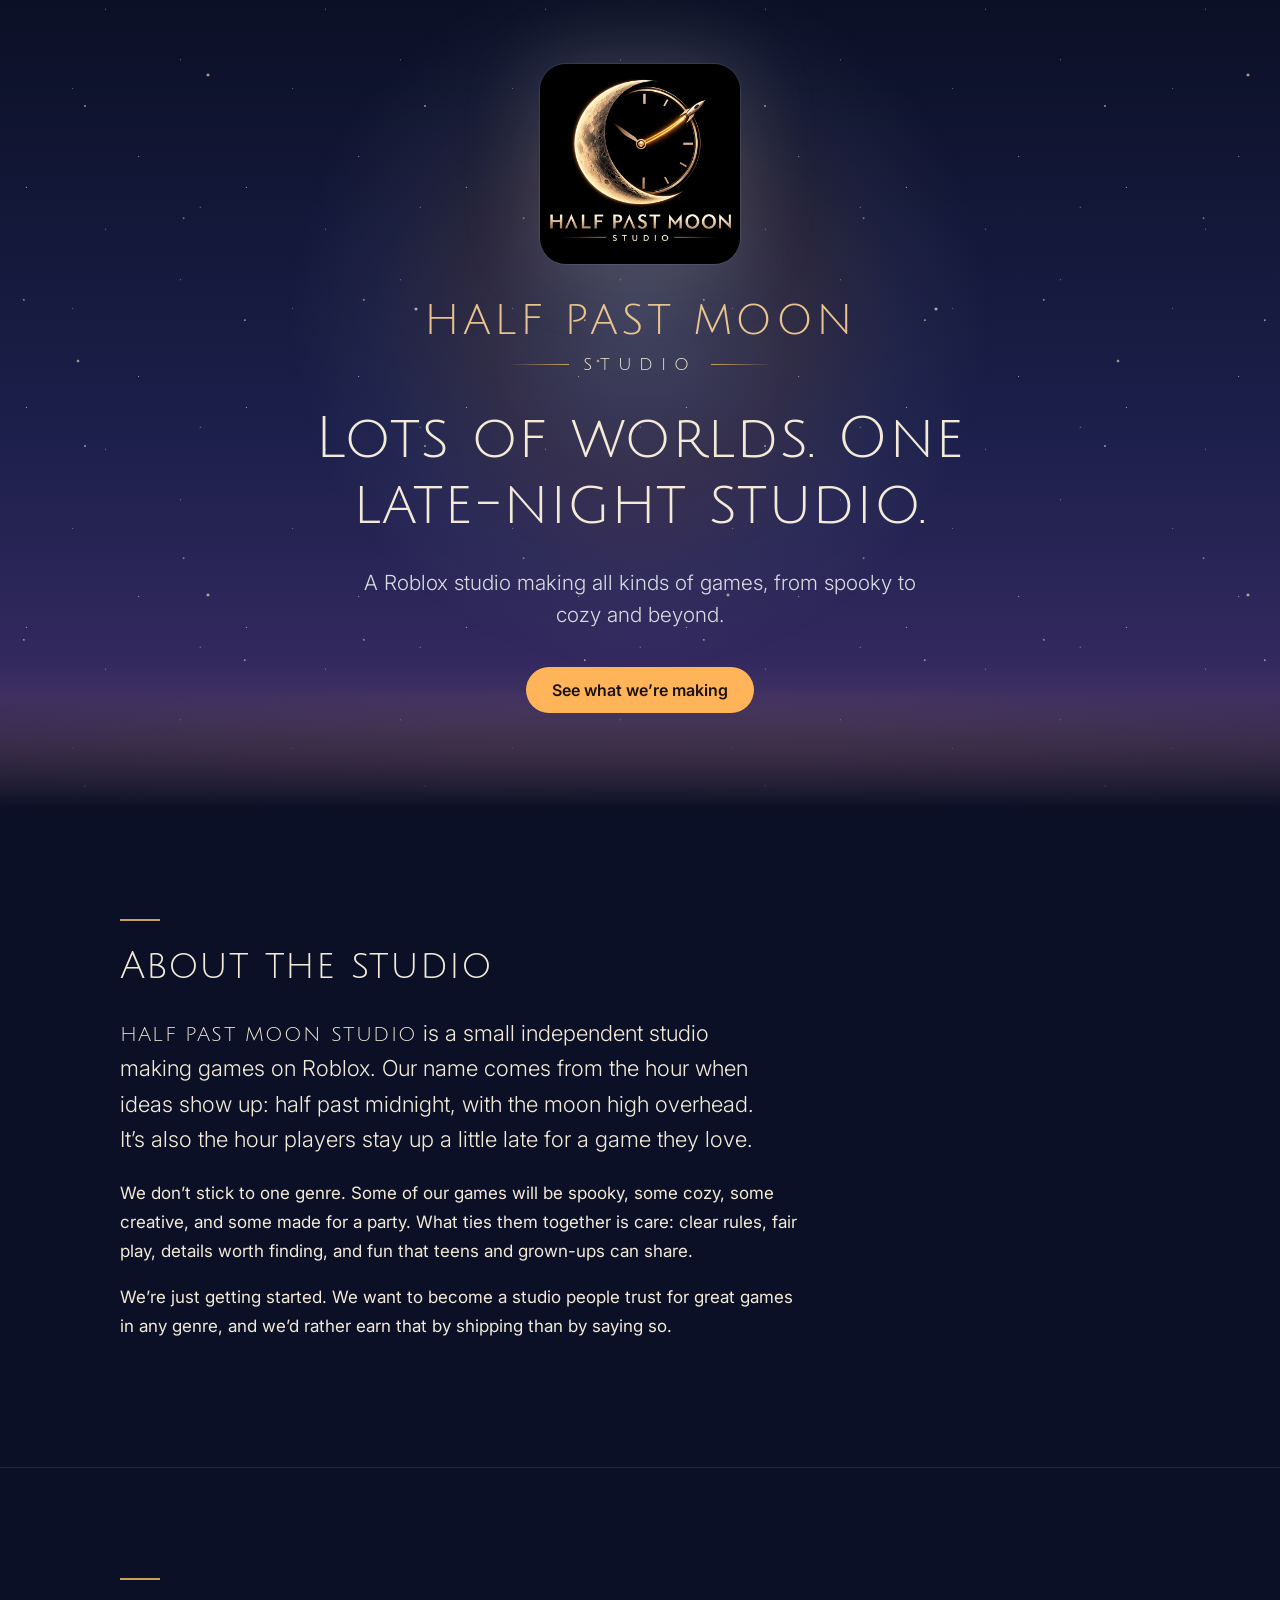
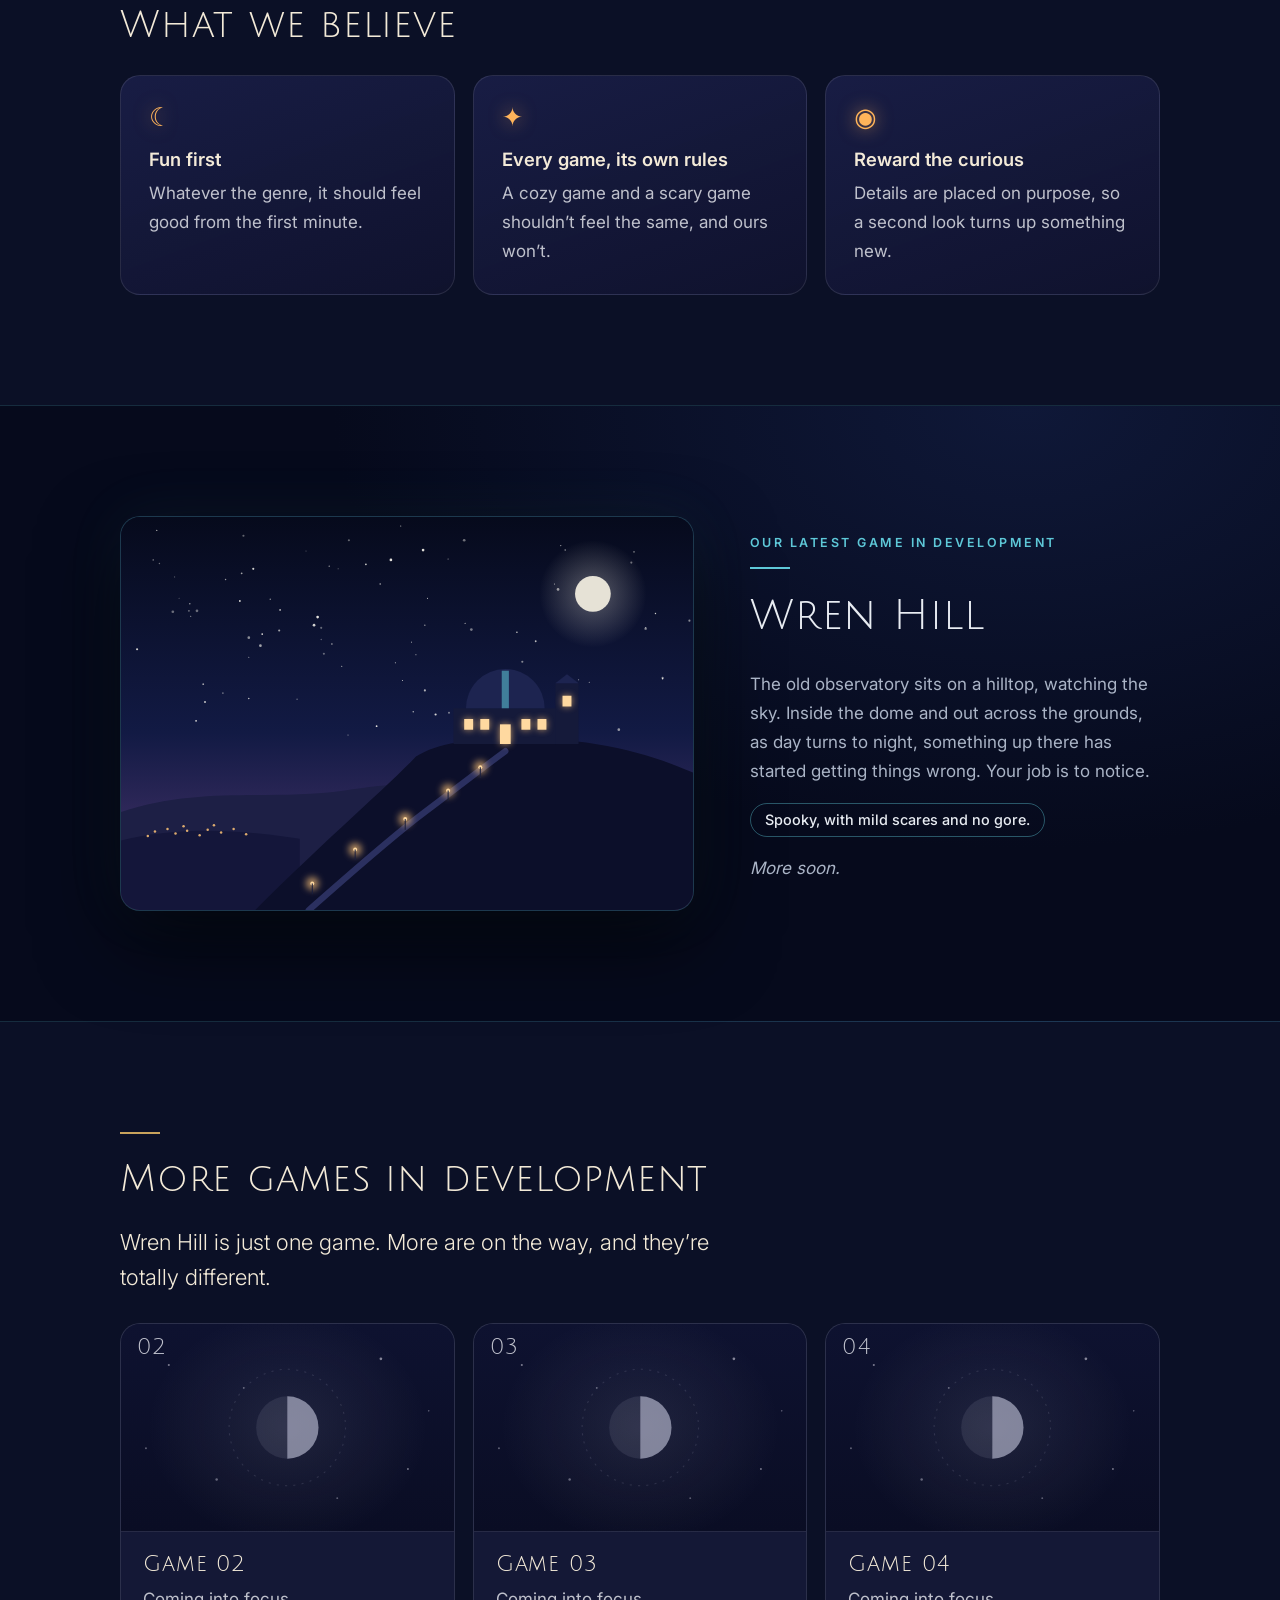
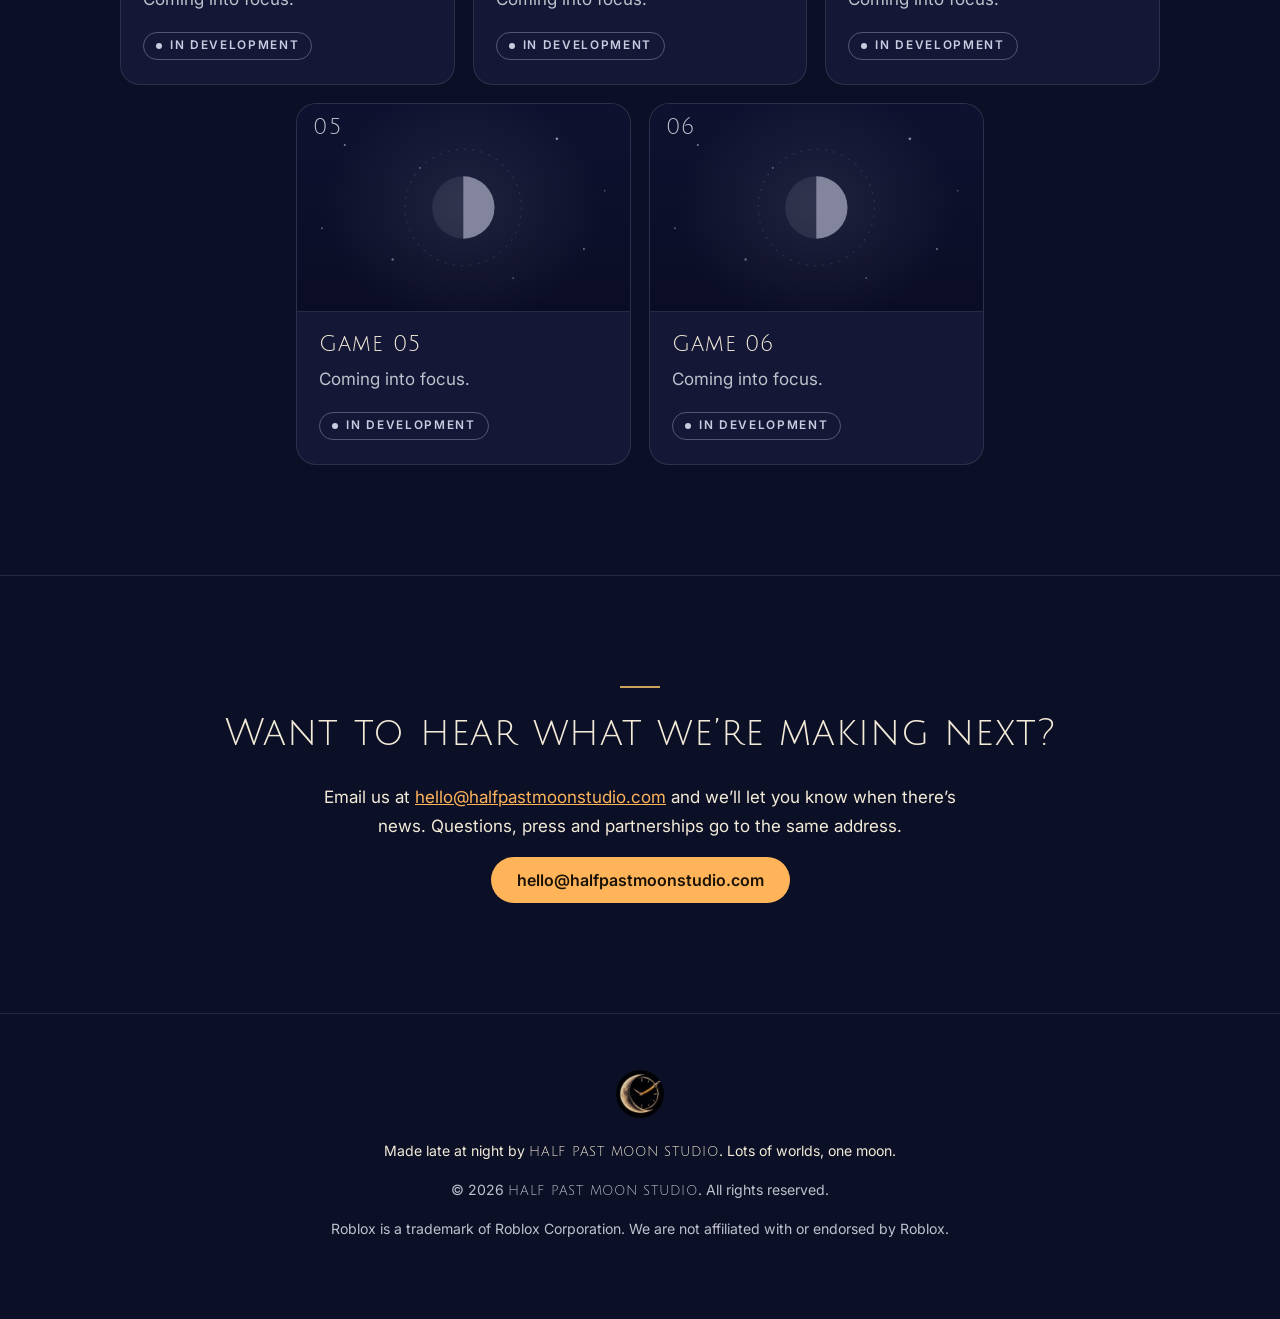
==== index.html @ 4414008e "Shorten Wren Hill sign-off to "More soon." (Chris, Oct 16 11:49 PM MT)" ====
<!doctype html>
<html lang="en">
<head>
<meta charset="utf-8">
<meta name="viewport" content="width=device-width,initial-scale=1">
<title>Half Past Moon Studio</title>
<meta name="description" content="Half Past Moon Studio is a small Roblox studio making games in many genres. Now building Wren Hill.">
<meta name="theme-color" content="#0b1026">
<meta property="og:title" content="Half Past Moon Studio">
<meta property="og:description" content="Half Past Moon Studio is a small Roblox studio making games in many genres. Now building Wren Hill.">
<meta property="og:image" content="https://halfpastmoonstudio.com/assets/og_v3.jpg">
<meta property="og:image:width" content="1200">
<meta property="og:image:height" content="630">
<meta property="og:image:alt" content="Half Past Moon Studio: Lots of worlds. One late-night studio.">
<meta name="twitter:card" content="summary_large_image">
<meta name="twitter:title" content="Half Past Moon Studio">
<meta name="twitter:description" content="Half Past Moon Studio is a small Roblox studio making games in many genres. Now building Wren Hill.">
<meta name="twitter:image" content="https://halfpastmoonstudio.com/assets/og_v3.jpg">
<link rel="icon" href="assets/favicon.png"><link rel="apple-touch-icon" href="assets/apple-touch-icon.png">
<link rel="preload" href="assets/fonts/julius-v3.woff2" as="font" type="font/woff2" crossorigin>
<link rel="preload" href="assets/fonts/inter.woff2" as="font" type="font/woff2" crossorigin>
<link rel="stylesheet" href="styles_v3.css">
</head>
<body>
<a class="skip" href="#main">Skip to content</a>
<svg width="0" height="0" style="position:absolute" aria-hidden="true" focusable="false"><symbol id="unrevealed" viewBox="0 0 320 200">
<g fill="#e9e6f2"><circle cx="46" cy="40" r="1" opacity=".5"/><circle cx="92" cy="150" r="1.2" opacity=".4"/><circle cx="250" cy="34" r="1.3" opacity=".55"/><circle cx="276" cy="140" r="1" opacity=".45"/><circle cx="208" cy="168" r=".9" opacity=".35"/><circle cx="118" cy="62" r=".8" opacity=".4"/><circle cx="296" cy="84" r=".8" opacity=".35"/><circle cx="24" cy="120" r="1" opacity=".35"/></g>
<circle cx="160" cy="100" r="56" fill="none" stroke="#c9cbe0" stroke-opacity=".14" stroke-dasharray="2 6"/>
<circle cx="160" cy="100" r="30" fill="#c9cbe0" fill-opacity=".10"/>
<path d="M160 70 A30 30 0 0 1 160 130Z" fill="#c9cbe0" fill-opacity=".55"/>
</symbol></svg>
<header class="hero">
  <div class="sky" aria-hidden="true">
    <div class="stars s1" data-depth="0.15"></div>
    <div class="stars s2" data-depth="0.3"></div>
    <div class="stars s3" data-depth="0.5"></div>
    <div class="moonglow" data-depth="0.08"></div>
  </div>
  <div class="horizon" aria-hidden="true"></div>
  <div class="hero-inner">
    <img class="logo" src="assets/logo.webp" width="360" height="360" alt="Half Past Moon Studio logo">
    <h1 class="wordmark">Half Past Moon <span>Studio</span></h1>
    <p class="headline">Lots of worlds. One late-night studio.</p>
    <p class="tagline">A Roblox studio making all kinds of games, from spooky to cozy and beyond.</p>
    <a class="btn" href="#latest">See what we&rsquo;re making</a>
  </div>
</header>
<main id="main">
  <section id="about" class="band first reveal"><div class="wrap">
    <h2>About the studio</h2>
    <p class="lede"><span class="name">Half Past Moon Studio</span> is a small independent studio making games on Roblox. Our name comes from the hour when ideas show up: half past midnight, with the moon high overhead. It’s also the hour players stay up a little late for a game they love.</p>
    <p>We don’t stick to one genre. Some of our games will be spooky, some cozy, some creative, and some made for a party. What ties them together is care: clear rules, fair play, details worth finding, and fun that teens and grown-ups can share.</p>
    <p>We’re just getting started. We want to become a studio people trust for great games in any genre, and we’d rather earn that by shipping than by saying so.</p>
  </div></section>
  <section class="band reveal" aria-labelledby="believe"><div class="wrap">
    <h2 id="believe">What we believe</h2>
    <ul class="cards">
      <li class="card"><span class="glyph" aria-hidden="true">☾</span><h3>Fun first</h3><p>Whatever the genre, it should feel good from the first minute.</p></li>
      <li class="card"><span class="glyph" aria-hidden="true">✦</span><h3>Every game, its own rules</h3><p>A cozy game and a scary game shouldn’t feel the same, and ours won’t.</p></li>
      <li class="card"><span class="glyph" aria-hidden="true">◉</span><h3>Reward the curious</h3><p>Details are placed on purpose, so a second look turns up something new.</p></li>
    </ul>
  </div></section>
  <section id="latest" class="feature" aria-labelledby="wh-title"><div class="wrap grid">
    <figure class="keyart reveal"><svg viewBox="0 0 640 440" role="img" aria-label="An old observatory on a hilltop at dusk. Its windows and open front door glow warm, lamps light the path up the hill, distant town lights twinkle below and a pale moon hangs in the sky." xmlns="http://www.w3.org/2000/svg">
<defs><linearGradient id="whs" x1="0" y1="0" x2="0" y2="1"><stop offset="0" stop-color="#060a1c"/><stop offset=".55" stop-color="#121a44"/><stop offset=".8" stop-color="#352b5e"/><stop offset="1" stop-color="#6b4a6e"/></linearGradient>
<radialGradient id="whm"><stop offset="0" stop-color="#e9e4d8" stop-opacity=".35"/><stop offset="1" stop-color="#e9e4d8" stop-opacity="0"/></radialGradient>
<filter id="whb" x="-50%" y="-50%" width="200%" height="200%"><feGaussianBlur stdDeviation="4"/></filter></defs>
<rect width="640" height="440" fill="url(#whs)"/>
<g fill="#f3f1ea"><circle cx="207" cy="38" r="0.6" opacity="0.39"/><circle cx="343" cy="91" r="0.6" opacity="0.90"/><circle cx="137" cy="21" r="1.2" opacity="0.39"/><circle cx="58" cy="106" r="1.5" opacity="0.42"/><circle cx="143" cy="157" r="0.6" opacity="0.70"/><circle cx="254" cy="244" r="0.6" opacity="0.68"/><circle cx="85" cy="105" r="1.5" opacity="0.42"/><circle cx="197" cy="204" r="0.8" opacity="0.41"/><circle cx="366" cy="47" r="0.6" opacity="0.68"/><circle cx="40" cy="15" r="0.8" opacity="0.65"/><circle cx="340" cy="194" r="1.2" opacity="0.70"/><circle cx="290" cy="75" r="0.8" opacity="0.77"/><circle cx="156" cy="144" r="1.5" opacity="0.65"/><circle cx="220" cy="112" r="1.5" opacity="0.94"/><circle cx="76" cy="105" r="1" opacity="0.44"/><circle cx="313" cy="10" r="0.6" opacity="0.81"/><circle cx="367" cy="219" r="1" opacity="0.55"/><circle cx="224" cy="124" r="1.2" opacity="0.39"/><circle cx="60" cy="67" r="0.6" opacity="0.39"/><circle cx="449" cy="162" r="1.2" opacity="0.52"/><circle cx="247" cy="167" r="0.6" opacity="0.91"/><circle cx="227" cy="153" r="1.2" opacity="0.39"/><circle cx="492" cy="32" r="0.8" opacity="0.59"/><circle cx="587" cy="124" r="0.8" opacity="0.62"/><circle cx="352" cy="221" r="1.2" opacity="0.87"/><circle cx="178" cy="104" r="1" opacity="0.76"/><circle cx="243" cy="58" r="0.6" opacity="0.46"/><circle cx="148" cy="58" r="1.2" opacity="0.85"/><circle cx="117" cy="70" r="0.8" opacity="0.60"/><circle cx="236" cy="142" r="0.8" opacity="0.76"/><circle cx="330" cy="154" r="0.6" opacity="0.62"/><circle cx="557" cy="238" r="1.5" opacity="0.59"/><circle cx="255" cy="26" r="1.2" opacity="0.39"/><circle cx="43" cy="52" r="0.8" opacity="0.42"/><circle cx="384" cy="26" r="1.5" opacity="0.44"/><circle cx="65" cy="91" r="0.6" opacity="0.39"/><circle cx="133" cy="94" r="1" opacity="0.92"/><circle cx="385" cy="119" r="0.6" opacity="0.86"/><circle cx="636" cy="116" r="1.2" opacity="0.54"/><circle cx="92" cy="187" r="1" opacity="0.64"/><circle cx="443" cy="129" r="0.8" opacity="0.92"/><circle cx="338" cy="37" r="1.5" opacity="0.90"/><circle cx="485" cy="75" r="0.6" opacity="0.77"/><circle cx="167" cy="92" r="0.8" opacity="0.56"/><circle cx="143" cy="135" r="1.5" opacity="0.55"/><circle cx="143" cy="203" r="0.8" opacity="0.83"/><circle cx="524" cy="185" r="0.8" opacity="0.47"/><circle cx="315" cy="183" r="0.6" opacity="0.82"/><circle cx="302" cy="48" r="1.5" opacity="0.92"/><circle cx="286" cy="234" r="1" opacity="0.92"/><circle cx="233" cy="55" r="0.8" opacity="0.63"/><circle cx="216" cy="121" r="1.5" opacity="0.85"/><circle cx="307" cy="163" r="0.6" opacity="0.85"/><circle cx="77" cy="97" r="0.8" opacity="0.64"/><circle cx="114" cy="197" r="1" opacity="0.40"/><circle cx="606" cy="180" r="1.2" opacity="0.59"/><circle cx="606" cy="181" r="0.8" opacity="0.95"/><circle cx="18" cy="148" r="1.2" opacity="0.83"/><circle cx="94" cy="207" r="1.2" opacity="0.74"/><circle cx="224" cy="137" r="0.8" opacity="0.36"/><circle cx="512" cy="182" r="0.6" opacity="0.67"/><circle cx="598" cy="108" r="0.8" opacity="0.85"/><circle cx="135" cy="63" r="1" opacity="0.65"/><circle cx="489" cy="81" r="1.5" opacity="0.60"/><circle cx="84" cy="228" r="1" opacity="0.89"/><circle cx="424" cy="204" r="1.5" opacity="0.60"/><circle cx="587" cy="125" r="1.5" opacity="0.44"/><circle cx="327" cy="218" r="0.8" opacity="0.72"/><circle cx="497" cy="37" r="0.8" opacity="0.63"/><circle cx="464" cy="139" r="1" opacity="0.76"/><circle cx="340" cy="121" r="0.6" opacity="0.88"/><circle cx="36" cy="48" r="0.6" opacity="0.81"/><circle cx="325" cy="140" r="0.6" opacity="0.62"/><circle cx="392" cy="126" r="1.5" opacity="0.47"/><circle cx="177" cy="127" r="1.2" opacity="0.65"/><circle cx="158" cy="131" r="1" opacity="0.90"/><circle cx="571" cy="51" r="1.2" opacity="0.43"/><circle cx="78" cy="111" r="0.6" opacity="0.75"/><circle cx="274" cy="53" r="1" opacity="0.82"/><circle cx="574" cy="39" r="1" opacity="0.44"/></g>
<circle cx="528" cy="86" r="60" fill="url(#whm)"/><circle cx="528" cy="86" r="20" fill="#e6e2d6"/>
<path d="M0 330 C90 300 170 318 250 306 S430 290 640 300 V440 H0Z" fill="#1d1f45"/>
<path d="M0 362 C70 344 150 352 200 360 V440 H0Z" fill="#14163a"/>
<g fill="#ffc477" opacity=".85"><circle cx="38" cy="352" r="1.4"/><circle cx="52" cy="349" r="1.4"/><circle cx="61" cy="354" r="1.4"/><circle cx="74" cy="351" r="1.4"/><circle cx="88" cy="356" r="1.4"/><circle cx="97" cy="350" r="1.4"/><circle cx="112" cy="353" r="1.4"/><circle cx="126" cy="349" r="1.4"/><circle cx="70" cy="346" r="1.4"/><circle cx="140" cy="355" r="1.4"/><circle cx="104" cy="345" r="1.4"/><circle cx="30" cy="357" r="1.4"/></g>
<path d="M150 440 C230 360 300 300 330 268 C360 248 420 246 470 248 C540 250 600 268 640 286 V440Z" fill="#0c0f2a"/>
<path d="M210 440 C260 396 300 360 340 330 C372 306 400 284 430 262" fill="none" stroke="#2b3060" stroke-width="7" stroke-linecap="round"/>
<g fill="#151a3a"><rect x="372" y="214" width="116" height="40"/><rect x="486" y="186" width="26" height="68"/><path d="M386 214 A44 44 0 0 1 474 214Z" fill="#1d2450"/></g>
<rect x="426" y="172" width="8" height="42" fill="#5ec8d8" opacity=".55"/>
<path d="M486 186 l13 -10 l13 10Z" fill="#1d2450"/>
<g fill="#ffc477" filter="url(#whb)" opacity=".75"><rect x="384" y="226" width="10" height="12"/><rect x="402" y="226" width="10" height="12"/><rect x="448" y="226" width="10" height="12"/><rect x="466" y="226" width="10" height="12"/><rect x="424" y="232" width="12" height="22"/><rect x="494" y="200" width="10" height="12"/><circle cx="214" cy="410" r="7"/><circle cx="262" cy="372" r="7"/><circle cx="318" cy="338" r="7"/><circle cx="366" cy="306" r="7"/><circle cx="402" cy="280" r="7"/></g>
<g fill="#ffd9a0"><rect x="384" y="226" width="10" height="12"/><rect x="402" y="226" width="10" height="12"/><rect x="448" y="226" width="10" height="12"/><rect x="466" y="226" width="10" height="12"/><rect x="424" y="232" width="12" height="22"/><rect x="494" y="200" width="10" height="12"/><circle cx="214" cy="410" r="2.2"/><rect x="213.4" y="410" width="1.2" height="12" fill="#1a1f3d"/><circle cx="262" cy="372" r="2.2"/><rect x="261.4" y="372" width="1.2" height="12" fill="#1a1f3d"/><circle cx="318" cy="338" r="2.2"/><rect x="317.4" y="338" width="1.2" height="12" fill="#1a1f3d"/><circle cx="366" cy="306" r="2.2"/><rect x="365.4" y="306" width="1.2" height="12" fill="#1a1f3d"/><circle cx="402" cy="280" r="2.2"/><rect x="401.4" y="280" width="1.2" height="12" fill="#1a1f3d"/></g>
</svg></figure>
    <div class="reveal">
      <p class="eyebrow">Our latest game in development</p>
      <h2 id="wh-title">Wren Hill</h2>
      <p class="feature-pending">The old observatory sits on a hilltop, watching the sky. Inside the dome and out across the grounds, as day turns to night, something up there has started getting things wrong. Your job is to notice.</p>
      <p><span class="rating">Spooky, with mild scares and no gore.</span></p>
      <p><em>More soon.</em></p>
    </div>
  </div></section>
  <section id="worlds" class="band first reveal" aria-labelledby="worlds-title"><div class="wrap">
    <h2 id="worlds-title">More games in development</h2>
    <p class="lede intro">Wren Hill is just one game. More are on the way, and they’re totally different.</p>
    <ul class="worlds">
      <li class="world"><div class="world-art"><svg viewBox="0 0 320 200" preserveAspectRatio="xMidYMid slice" aria-hidden="true" focusable="false"><use href="#unrevealed"/></svg><span class="world-num" aria-hidden="true">02</span></div>
        <div class="world-body"><h3>Game 02</h3><p>Coming into focus.</p><span class="badge">In development</span></div></li>
      <li class="world"><div class="world-art"><svg viewBox="0 0 320 200" preserveAspectRatio="xMidYMid slice" aria-hidden="true" focusable="false"><use href="#unrevealed"/></svg><span class="world-num" aria-hidden="true">03</span></div>
        <div class="world-body"><h3>Game 03</h3><p>Coming into focus.</p><span class="badge">In development</span></div></li>
      <li class="world"><div class="world-art"><svg viewBox="0 0 320 200" preserveAspectRatio="xMidYMid slice" aria-hidden="true" focusable="false"><use href="#unrevealed"/></svg><span class="world-num" aria-hidden="true">04</span></div>
        <div class="world-body"><h3>Game 04</h3><p>Coming into focus.</p><span class="badge">In development</span></div></li>
      <li class="world"><div class="world-art"><svg viewBox="0 0 320 200" preserveAspectRatio="xMidYMid slice" aria-hidden="true" focusable="false"><use href="#unrevealed"/></svg><span class="world-num" aria-hidden="true">05</span></div>
        <div class="world-body"><h3>Game 05</h3><p>Coming into focus.</p><span class="badge">In development</span></div></li>
      <li class="world"><div class="world-art"><svg viewBox="0 0 320 200" preserveAspectRatio="xMidYMid slice" aria-hidden="true" focusable="false"><use href="#unrevealed"/></svg><span class="world-num" aria-hidden="true">06</span></div>
        <div class="world-body"><h3>Game 06</h3><p>Coming into focus.</p><span class="badge">In development</span></div></li>
    </ul>
  </div></section>
  <section id="contact" class="band contact reveal"><div class="wrap">
    <h2>Want to hear what we’re making next?</h2>
    <p>Email us at <a href="mailto:hello@halfpastmoonstudio.com?subject=Keep%20me%20posted">hello@halfpastmoonstudio.com</a> and we’ll let you know when there’s news. Questions, press and partnerships go to the same address.</p>
    <a class="btn" href="mailto:hello@halfpastmoonstudio.com?subject=Keep%20me%20posted">hello@halfpastmoonstudio.com</a>
    
  </div></section>
</main>
<footer>
  <img src="assets/emblem.webp" width="48" height="48" alt="" loading="lazy">
  <p class="sign">Made late at night by <span class="name">Half Past Moon Studio</span>. Lots of worlds, one moon.</p>
  <p>&copy; 2026 <span class="name">Half Past Moon Studio</span>. All rights reserved.</p>
  <p class="muted">Roblox is a trademark of Roblox Corporation. We are not affiliated with or endorsed by Roblox.</p>
</footer>
<script src="site.js" defer></script>
</body>
</html>
---- styles_v3.css ----
/* Half Past Moon Studio — site v3 (studio-first, multi-genre). Vela, Oct 16 2026. DRAFT, not deployed. */
@font-face{font-family:"Julius Sans One";src:url(assets/fonts/julius-v3.woff2) format("woff2");font-display:swap}
@font-face{font-family:"Inter";src:url(assets/fonts/inter.woff2) format("woff2");font-weight:100 900;font-display:swap}
:root{
  /* Brand: night-to-twilight */
  --night-900:#0b1026;   /* midnightNavy, page base */
  --night-800:#10132e;
  --indigo-700:#1b1f4a;  /* deepIndigo */
  --twilight-600:#33295e;/* horizon violet, gradients only */
  --dusk-500:#6b4a6e;    /* last light at the horizon, gradients only */
  --cream:#f3ead8;       /* headings + body */
  --muted:#bfc1cc;       /* secondary text */
  --moon:#d9dbe2;        /* moon-glow tint, tagline */
  --amber:#ffb45a;       /* brand warm accent: buttons, focus, glyphs */
  --amber-hi:#ffc983;
  --brass:#c9a35c;       /* hairlines, rules, eyebrows */
  --line:rgba(255,255,255,.10);
  --card:#141836;
  /* Unrevealed worlds: ONE shared treatment, no per-card hue */
  --unrevealed:#c9cbe0;  /* dim moonlight, same on all 5 cards */
  /* Wren Hill band (inside the band only) */
  --wh-bg:#060a1c;--wh-sky:#0b1026;--wh-accent:#5ec8d8;--wh-warm:#ffc477;--wh-text:#e8ecf2;--wh-muted:#aab4c6;
  /* Type */
  --display:"Julius Sans One","Josefin Sans","Century Gothic",sans-serif;
  --sans:"Inter",system-ui,-apple-system,"Segoe UI",Roboto,sans-serif;
  --radius:20px;
}
*{box-sizing:border-box}
html{background:var(--night-900);scroll-behavior:smooth}
body{margin:0;font:400 1.0625rem/1.7 var(--sans);color:var(--cream);background:var(--night-900);-webkit-font-smoothing:antialiased}
img,svg{max-width:100%;height:auto}
a{color:var(--amber)}
.skip{position:absolute;left:-999px;top:8px;background:var(--amber);color:#1b1206;padding:8px 14px;border-radius:8px;z-index:10}
.skip:focus{left:8px}
:focus-visible{outline:2px solid var(--amber);outline-offset:4px;border-radius:6px}
.wrap{max-width:1080px;margin:0 auto;padding:0 20px}

/* ---------- Hero: studio, not game ---------- */
.hero{position:relative;overflow:hidden;min-height:88vh;display:grid;place-items:center;text-align:center;padding:64px 20px 96px;isolation:isolate;
  background:linear-gradient(180deg,var(--night-900) 0%,var(--indigo-700) 52%,var(--twilight-600) 82%,var(--dusk-500) 100%)}
.sky{position:absolute;inset:-10% 0 0;z-index:-1}
.stars{position:absolute;inset:0;background-repeat:repeat;will-change:transform}
.s1{background-image:radial-gradient(1px 1px at 12% 22%,#fff9,transparent),radial-gradient(1px 1px at 63% 8%,#fff8,transparent),radial-gradient(1px 1px at 82% 64%,#fff6,transparent),radial-gradient(1px 1px at 33% 77%,#fff5,transparent),radial-gradient(1px 1px at 48% 41%,#fff6,transparent),radial-gradient(1px 1px at 91% 31%,#fff7,transparent);background-size:220px 220px;animation:tw 7s ease-in-out infinite alternate}
.s2{background-image:radial-gradient(1.4px 1.4px at 25% 55%,#fffc,transparent),radial-gradient(1.4px 1.4px at 72% 18%,#f3ead8cc,transparent),radial-gradient(1.4px 1.4px at 54% 88%,#fff8,transparent),radial-gradient(1.4px 1.4px at 7% 12%,#fffa,transparent);background-size:340px 340px;animation:tw 5s ease-in-out infinite alternate-reverse}
.s3{background-image:radial-gradient(2px 2px at 40% 30%,#ffe7c4,transparent),radial-gradient(2px 2px at 80% 75%,#fff,transparent),radial-gradient(1.8px 1.8px at 15% 85%,#ffd9a8,transparent);background-size:520px 520px;animation:tw 9s ease-in-out infinite alternate}
@keyframes tw{from{opacity:.45}to{opacity:1}}
.moonglow{position:absolute;width:min(90vw,720px);aspect-ratio:1;left:50%;top:4%;translate:-50% 0;border-radius:50%;background:radial-gradient(circle,rgba(233,228,216,.20) 0,rgba(255,180,90,.10) 32%,rgba(180,182,188,.05) 52%,transparent 70%);animation:breathe 8s ease-in-out infinite alternate}
@keyframes breathe{from{opacity:.75;scale:.96}to{opacity:1;scale:1.03}}
.horizon{position:absolute;inset:auto 0 0;height:22%;z-index:-1;background:radial-gradient(120% 100% at 50% 100%,rgba(255,180,90,.22),transparent 70%)}
.hero::after{content:"";position:absolute;inset:auto 0 0;height:14%;background:linear-gradient(transparent,var(--night-900));z-index:-1}
.hero-inner{max-width:760px}
.logo{width:min(48vw,200px);border-radius:26px;box-shadow:0 0 0 1px #ffffff14,0 0 80px rgba(233,228,216,.18)}
.wordmark{font:400 clamp(1.5rem,6.5vw,2.6rem)/1.1 var(--display);text-transform:uppercase;letter-spacing:.08em;color:#e9c48e;margin:1.6rem 0 0}
.wordmark span{display:flex;align-items:center;justify-content:center;gap:.8em;font-size:.42em;letter-spacing:.45em;margin-top:.6em;color:var(--cream)}
.wordmark span::before,.wordmark span::after{content:"";height:1px;width:3.5em;background:linear-gradient(90deg,transparent,var(--brass))}
.wordmark span::after{transform:scaleX(-1)}
.headline{font:400 clamp(2rem,6.4vw,3.6rem)/1.15 var(--display);letter-spacing:.01em;margin:2rem auto .5em;max-width:18ch;color:var(--cream)}
.tagline{font:300 clamp(1.08rem,2.6vw,1.3rem)/1.55 var(--sans);color:var(--moon);margin:0 auto 2.2rem;max-width:44ch}
.btn{display:inline-block;background:var(--amber);color:#1b1206;font:600 1rem/1 var(--sans);padding:15px 26px;border-radius:999px;text-decoration:none;overflow-wrap:anywhere;transition:box-shadow .3s,transform .3s,background .3s}
.btn:hover,.btn:focus-visible{background:var(--amber-hi);box-shadow:0 0 32px rgba(255,180,90,.45);transform:translateY(-2px)}
.name{font-family:var(--display);letter-spacing:.06em;text-transform:uppercase;font-size:.9em}

/* ---------- Sections ---------- */
.band{padding:72px 0;border-top:1px solid var(--line)}
.band.first{border-top:0}
h2,h3{margin:0}
h2{font:400 clamp(1.6rem,4.2vw,2.4rem)/1.2 var(--display);letter-spacing:.02em;color:var(--cream);margin-bottom:.7em}
h2::before{content:"";display:block;width:40px;height:2px;background:var(--brass);margin-bottom:22px}
h3{font:600 1.15rem/1.3 var(--sans);color:var(--cream)}
.lede{font:300 clamp(1.15rem,2.6vw,1.375rem)/1.6 var(--sans);color:var(--cream)}
.band p{max-width:62ch}
.band .lede{max-width:50ch}
.muted{color:var(--muted)}
.eyebrow{display:inline-block;font:600 .78rem/1.2 var(--sans);letter-spacing:.2em;text-transform:uppercase;color:var(--brass);margin:0 0 1rem}

/* Beliefs */
.cards{list-style:none;margin:0;padding:0;display:grid;gap:18px}
.card{background:linear-gradient(160deg,rgba(27,31,74,.85),rgba(16,19,46,.9));border:1px solid var(--line);border-radius:var(--radius);padding:28px;transition:border-color .3s,box-shadow .3s,transform .3s}
.card:hover{border-color:rgba(255,180,90,.45);box-shadow:0 0 40px rgba(255,180,90,.12);transform:translateY(-3px)}
.card h3{margin:.7em 0 .4em}
.card p{margin:0;color:var(--muted)}
.glyph{font-size:1.6rem;line-height:1;color:var(--amber);text-shadow:0 0 18px rgba(255,180,90,.6)}

/* ---------- Featured: Wren Hill (own palette, inside band only) ---------- */
.feature{background:radial-gradient(90% 120% at 80% 0%,#0f1838 0%,var(--wh-bg) 60%);border-top:1px solid rgba(94,200,216,.18);border-bottom:1px solid rgba(94,200,216,.18);padding:72px 0;color:var(--wh-text)}
.feature .grid{display:grid;gap:32px;align-items:center}
.feature .eyebrow{color:var(--wh-accent)}
.feature h2{font-size:clamp(1.7rem,4.6vw,2.6rem);color:var(--wh-text)}
.feature h2::before{background:var(--wh-accent)}
.feature .lede{color:var(--wh-text)}
.feature p{color:var(--wh-muted)}
.feature .lede,.feature .rating{color:var(--wh-text)}
.rating{display:inline-block;font:500 .9rem/1.4 var(--sans);border:1px solid rgba(94,200,216,.4);border-radius:999px;padding:6px 14px}
.keyart{margin:0;border-radius:var(--radius);overflow:hidden;border:1px solid rgba(94,200,216,.22);box-shadow:0 30px 80px #000a,0 0 60px rgba(94,200,216,.08);background:var(--wh-sky)}
.keyart svg{display:block;width:100%;height:auto}
.keyart figcaption{font-size:.78rem;color:var(--wh-muted);padding:8px 14px;border-top:1px solid rgba(255,255,255,.06)}

/* ---------- More worlds ---------- */
.intro{margin-top:-.2em}
.worlds{list-style:none;margin:28px 0 0;padding:0;display:flex;flex-wrap:wrap;justify-content:center;gap:18px}
.world{--accent:var(--unrevealed);flex:0 1 100%;max-width:420px;background:var(--card);border:1px solid var(--line);border-radius:var(--radius);overflow:hidden;transition:border-color .3s,transform .3s,box-shadow .3s}
.world:hover{border-color:rgba(255,180,90,.40);transform:translateY(-3px);box-shadow:0 0 40px rgba(255,180,90,.10)}
.world-art{position:relative;aspect-ratio:16/10;background:radial-gradient(60% 80% at 50% 50%,rgba(201,203,224,.10),transparent 70%),linear-gradient(180deg,#0e1230,#0a0d24);border-bottom:1px solid var(--line)}
.world-art svg{position:absolute;inset:0;width:100%;height:100%}
.world-num{position:absolute;left:16px;top:12px;font:400 1.4rem/1 var(--display);color:var(--muted);letter-spacing:.06em}
.world-body{padding:20px 22px 24px}
.world h3{font:400 1.35rem/1.2 var(--display);letter-spacing:.04em}
.world p{margin:.4em 0 .9em;color:var(--muted)}
.badge{display:inline-flex;align-items:center;gap:8px;font:600 .74rem/1 var(--sans);letter-spacing:.14em;text-transform:uppercase;color:var(--accent);border:1px solid rgba(201,203,224,.35);border-radius:999px;padding:7px 12px}
.badge::before{content:"";width:6px;height:6px;border-radius:50%;background:var(--accent)}

/* ---------- CTA + footer ---------- */
.contact{text-align:center}
.contact h2::before{margin-inline:auto}
.contact p{margin-inline:auto}
footer{text-align:center;padding:56px 20px 64px;font-size:.88rem;color:var(--muted);border-top:1px solid var(--line)}
footer .sign{color:var(--cream)}
footer img{border-radius:50%;opacity:.85}

/* Reveal: hidden only when JS runs (site.js reused from v2) */
.js .reveal{opacity:0;transform:translateY(24px);transition:opacity .8s ease,transform .8s ease}
.js .reveal.in{opacity:1;transform:none}

@media(min-width:640px){
  .world{flex-basis:calc(50% - 9px)}
}
@media(min-width:760px){
  .cards{grid-template-columns:repeat(3,1fr)}
  .feature .grid{grid-template-columns:7fr 5fr;gap:56px}
  .band,.feature{padding:110px 0}
}
@media(min-width:960px){
  .world{flex-basis:calc(33.333% - 12px)}
}
@media(prefers-reduced-motion:reduce){
  html{scroll-behavior:auto}
  *,*::before,*::after{animation:none!important;transition:none!important}
  .js .reveal{opacity:1;transform:none}
  .stars,.moonglow{transform:none!important}
}
/* Mobile: compact row cards so 5 placeholders don't become a long scroll */
@media(max-width:639px){
  .world{display:grid;grid-template-columns:116px 1fr;max-width:none}
  .world-art{aspect-ratio:auto;min-height:116px;border-bottom:0;border-right:1px solid var(--line)}
  .world-num{display:none}
  .world-body{padding:16px 18px}
  .world p{margin:.25em 0 .7em}
}
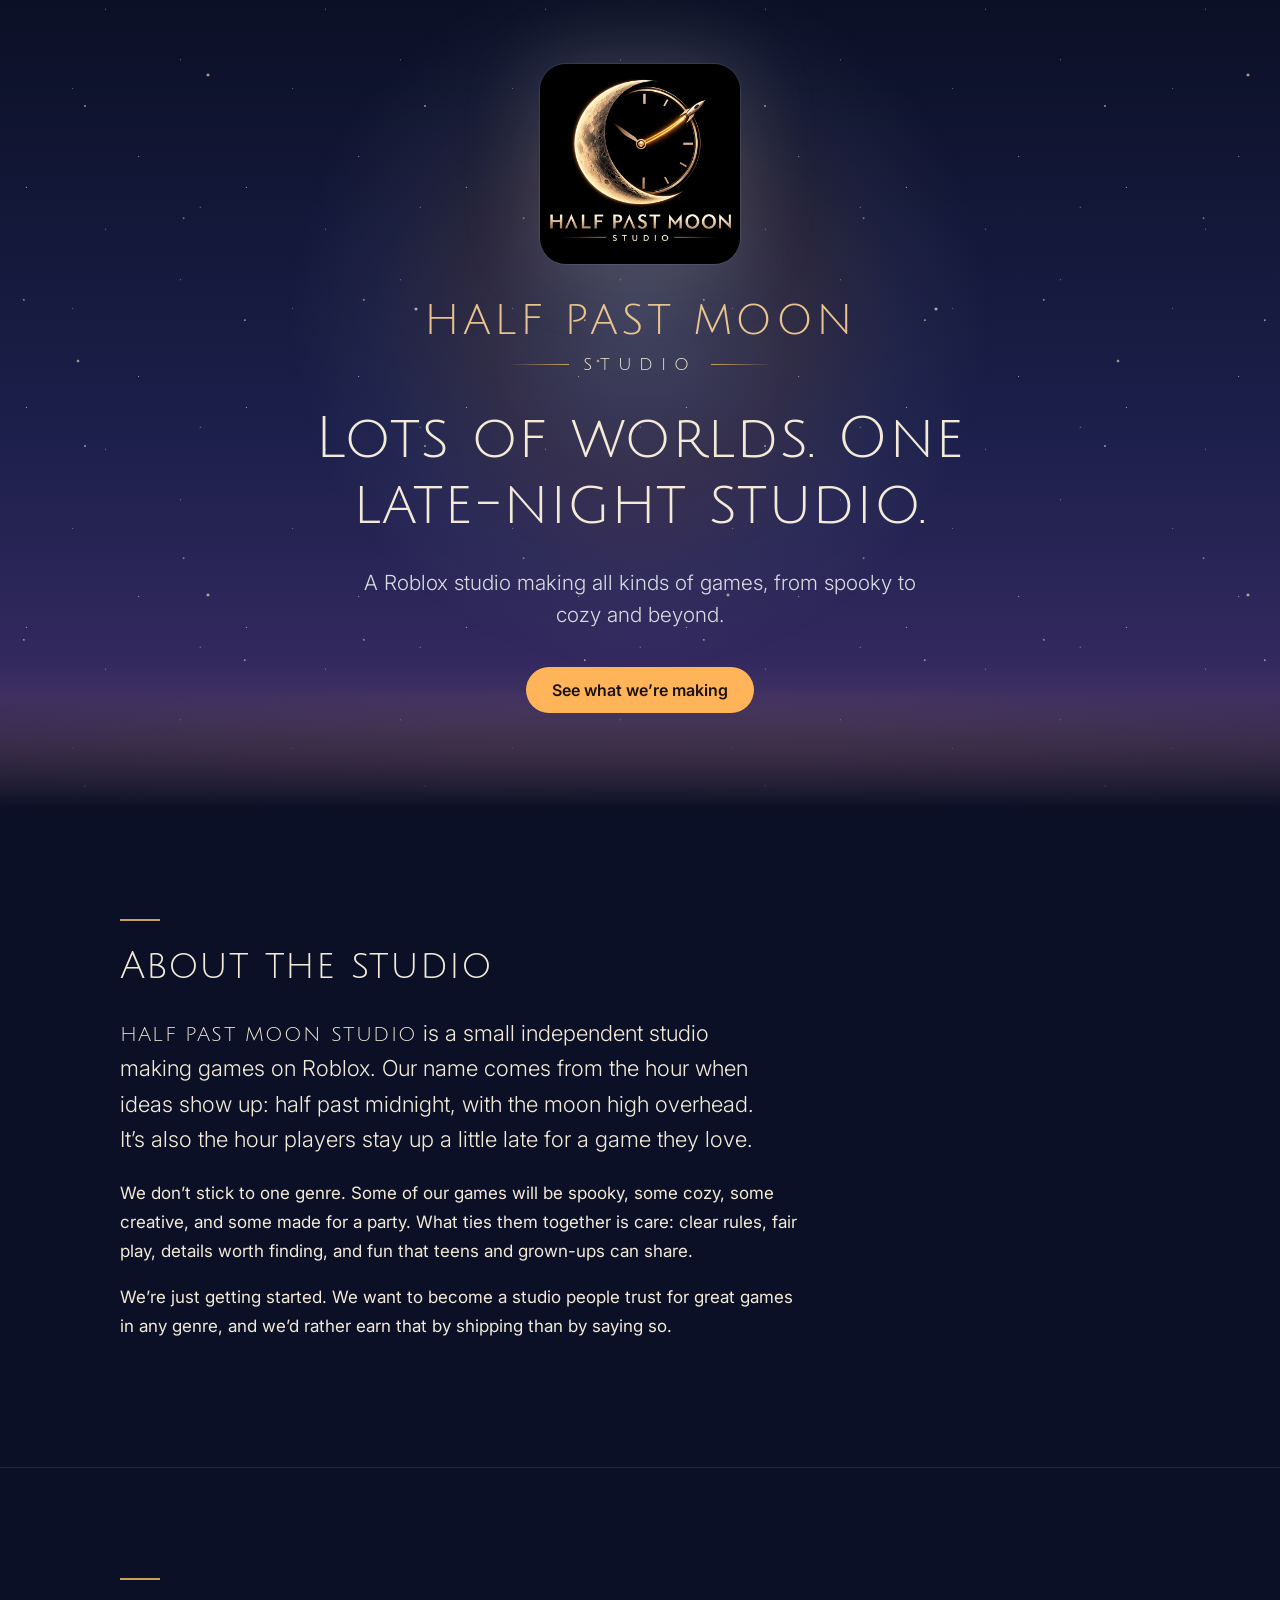
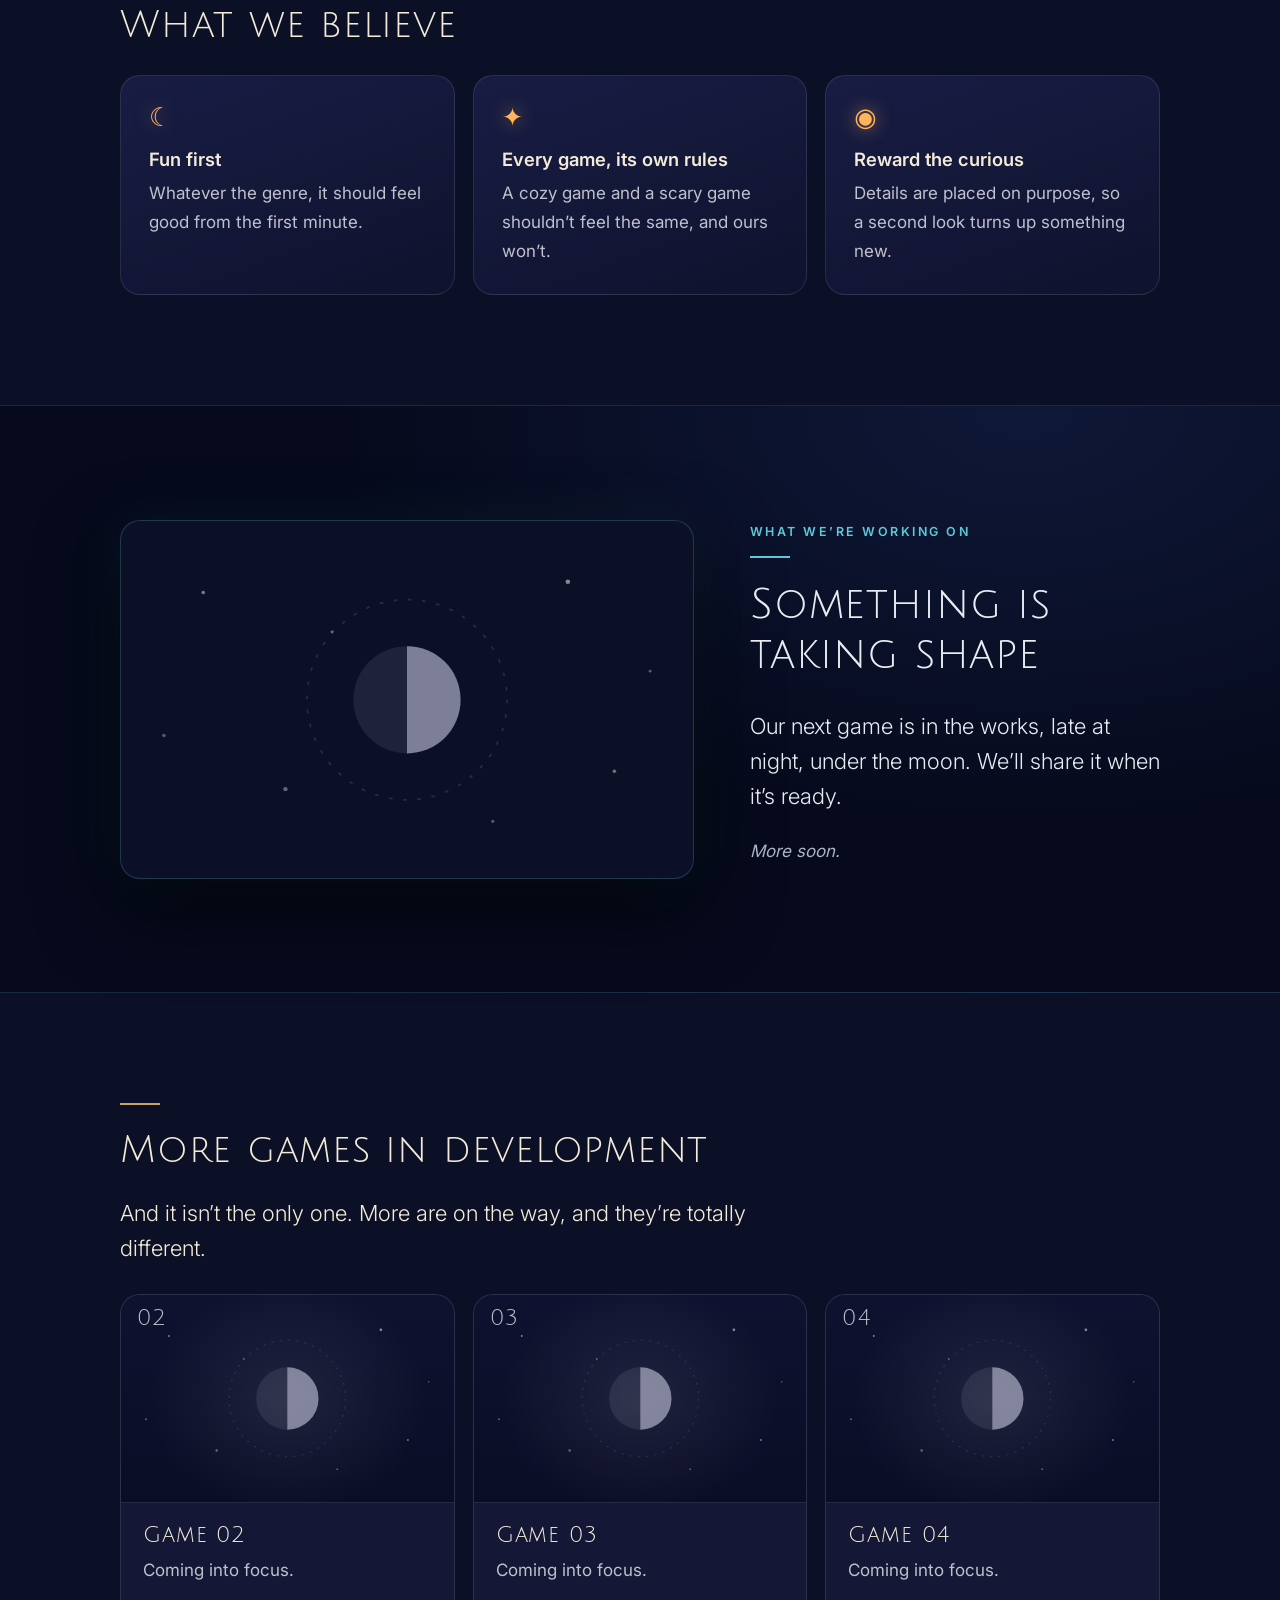
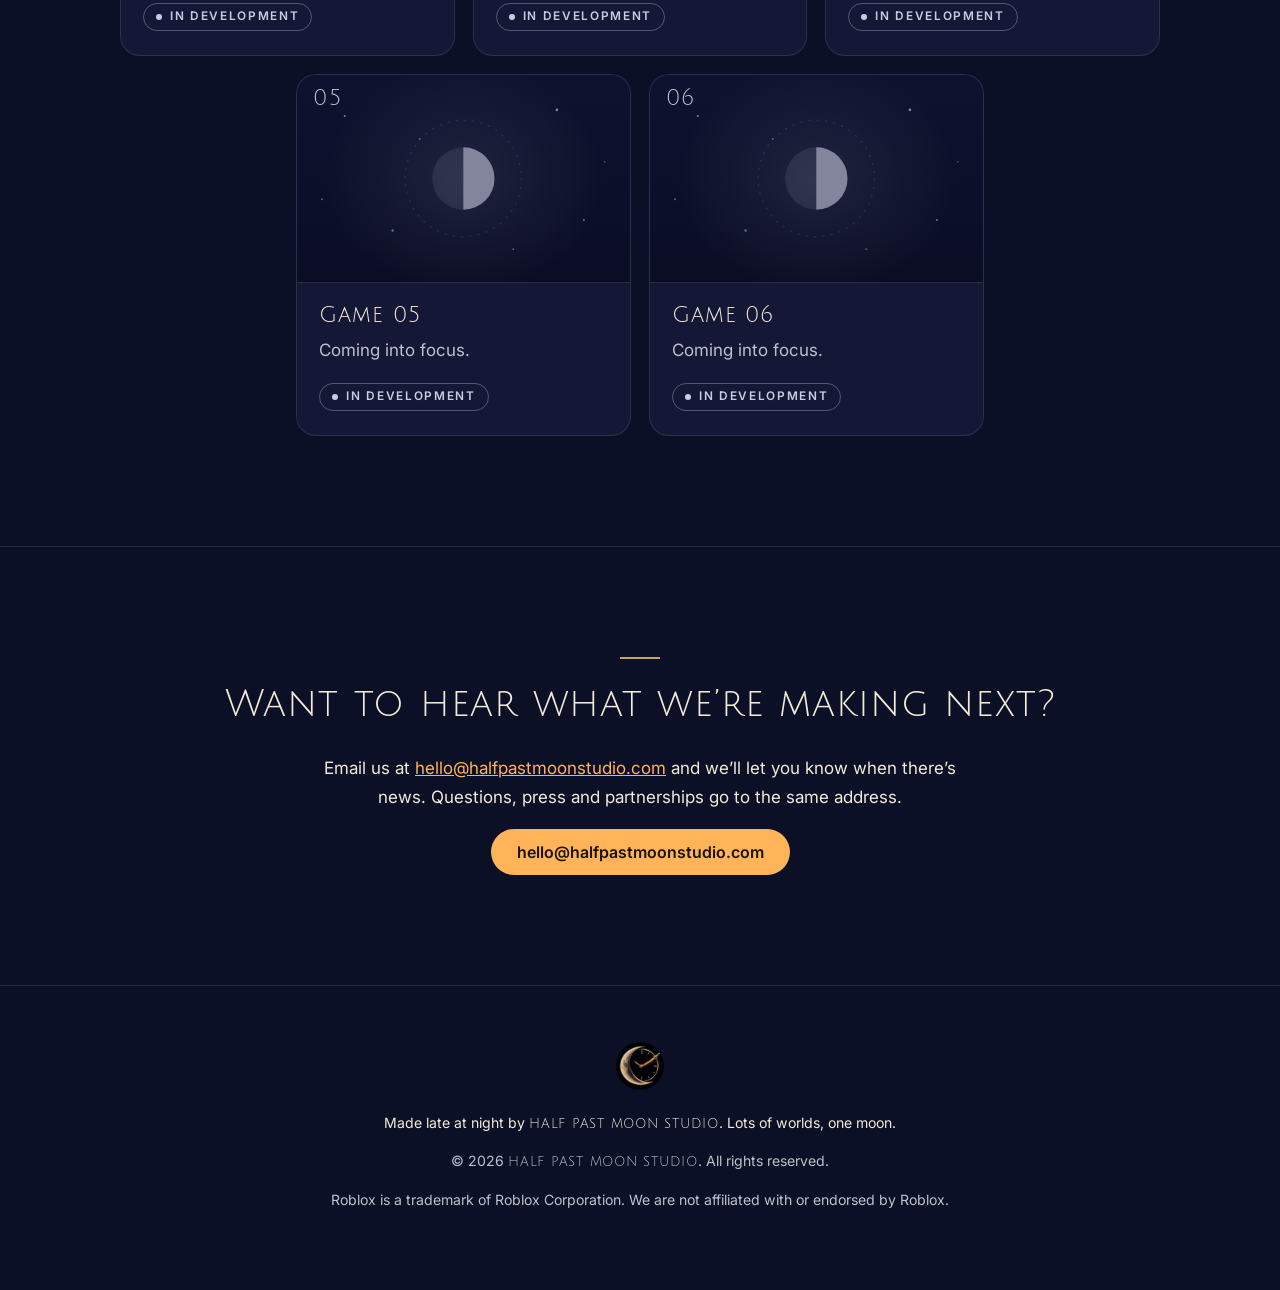
==== commit 1610eb07: "Neutral featured section (remove Wren Hill name)" ====
--- a/index.html
+++ b/index.html
@@ -3,18 +3,19 @@
 <head>
 <meta charset="utf-8">
 <meta name="viewport" content="width=device-width,initial-scale=1">
+<!-- GENERATED by build_v3.py from COPY_v3.1_neutral.md. Edit the copy file, then re-run; don't hand-edit text here. DRAFT: not deployed. -->
 <title>Half Past Moon Studio</title>
-<meta name="description" content="Half Past Moon Studio is a small Roblox studio making games in many genres. Now building Wren Hill.">
+<meta name="description" content="Half Past Moon Studio is a small Roblox studio making games in many genres. Our next game is in the works.">
 <meta name="theme-color" content="#0b1026">
 <meta property="og:title" content="Half Past Moon Studio">
-<meta property="og:description" content="Half Past Moon Studio is a small Roblox studio making games in many genres. Now building Wren Hill.">
+<meta property="og:description" content="Half Past Moon Studio is a small Roblox studio making games in many genres. Our next game is in the works.">
 <meta property="og:image" content="https://halfpastmoonstudio.com/assets/og_v3.jpg">
 <meta property="og:image:width" content="1200">
 <meta property="og:image:height" content="630">
 <meta property="og:image:alt" content="Half Past Moon Studio: Lots of worlds. One late-night studio.">
 <meta name="twitter:card" content="summary_large_image">
 <meta name="twitter:title" content="Half Past Moon Studio">
-<meta name="twitter:description" content="Half Past Moon Studio is a small Roblox studio making games in many genres. Now building Wren Hill.">
+<meta name="twitter:description" content="Half Past Moon Studio is a small Roblox studio making games in many genres. Our next game is in the works.">
 <meta name="twitter:image" content="https://halfpastmoonstudio.com/assets/og_v3.jpg">
 <link rel="icon" href="assets/favicon.png"><link rel="apple-touch-icon" href="assets/apple-touch-icon.png">
 <link rel="preload" href="assets/fonts/julius-v3.woff2" as="font" type="font/woff2" crossorigin>
@@ -60,36 +61,19 @@
       <li class="card"><span class="glyph" aria-hidden="true">◉</span><h3>Reward the curious</h3><p>Details are placed on purpose, so a second look turns up something new.</p></li>
     </ul>
   </div></section>
-  <section id="latest" class="feature" aria-labelledby="wh-title"><div class="wrap grid">
-    <figure class="keyart reveal"><svg viewBox="0 0 640 440" role="img" aria-label="An old observatory on a hilltop at dusk. Its windows and open front door glow warm, lamps light the path up the hill, distant town lights twinkle below and a pale moon hangs in the sky." xmlns="http://www.w3.org/2000/svg">
-<defs><linearGradient id="whs" x1="0" y1="0" x2="0" y2="1"><stop offset="0" stop-color="#060a1c"/><stop offset=".55" stop-color="#121a44"/><stop offset=".8" stop-color="#352b5e"/><stop offset="1" stop-color="#6b4a6e"/></linearGradient>
-<radialGradient id="whm"><stop offset="0" stop-color="#e9e4d8" stop-opacity=".35"/><stop offset="1" stop-color="#e9e4d8" stop-opacity="0"/></radialGradient>
-<filter id="whb" x="-50%" y="-50%" width="200%" height="200%"><feGaussianBlur stdDeviation="4"/></filter></defs>
-<rect width="640" height="440" fill="url(#whs)"/>
-<g fill="#f3f1ea"><circle cx="207" cy="38" r="0.6" opacity="0.39"/><circle cx="343" cy="91" r="0.6" opacity="0.90"/><circle cx="137" cy="21" r="1.2" opacity="0.39"/><circle cx="58" cy="106" r="1.5" opacity="0.42"/><circle cx="143" cy="157" r="0.6" opacity="0.70"/><circle cx="254" cy="244" r="0.6" opacity="0.68"/><circle cx="85" cy="105" r="1.5" opacity="0.42"/><circle cx="197" cy="204" r="0.8" opacity="0.41"/><circle cx="366" cy="47" r="0.6" opacity="0.68"/><circle cx="40" cy="15" r="0.8" opacity="0.65"/><circle cx="340" cy="194" r="1.2" opacity="0.70"/><circle cx="290" cy="75" r="0.8" opacity="0.77"/><circle cx="156" cy="144" r="1.5" opacity="0.65"/><circle cx="220" cy="112" r="1.5" opacity="0.94"/><circle cx="76" cy="105" r="1" opacity="0.44"/><circle cx="313" cy="10" r="0.6" opacity="0.81"/><circle cx="367" cy="219" r="1" opacity="0.55"/><circle cx="224" cy="124" r="1.2" opacity="0.39"/><circle cx="60" cy="67" r="0.6" opacity="0.39"/><circle cx="449" cy="162" r="1.2" opacity="0.52"/><circle cx="247" cy="167" r="0.6" opacity="0.91"/><circle cx="227" cy="153" r="1.2" opacity="0.39"/><circle cx="492" cy="32" r="0.8" opacity="0.59"/><circle cx="587" cy="124" r="0.8" opacity="0.62"/><circle cx="352" cy="221" r="1.2" opacity="0.87"/><circle cx="178" cy="104" r="1" opacity="0.76"/><circle cx="243" cy="58" r="0.6" opacity="0.46"/><circle cx="148" cy="58" r="1.2" opacity="0.85"/><circle cx="117" cy="70" r="0.8" opacity="0.60"/><circle cx="236" cy="142" r="0.8" opacity="0.76"/><circle cx="330" cy="154" r="0.6" opacity="0.62"/><circle cx="557" cy="238" r="1.5" opacity="0.59"/><circle cx="255" cy="26" r="1.2" opacity="0.39"/><circle cx="43" cy="52" r="0.8" opacity="0.42"/><circle cx="384" cy="26" r="1.5" opacity="0.44"/><circle cx="65" cy="91" r="0.6" opacity="0.39"/><circle cx="133" cy="94" r="1" opacity="0.92"/><circle cx="385" cy="119" r="0.6" opacity="0.86"/><circle cx="636" cy="116" r="1.2" opacity="0.54"/><circle cx="92" cy="187" r="1" opacity="0.64"/><circle cx="443" cy="129" r="0.8" opacity="0.92"/><circle cx="338" cy="37" r="1.5" opacity="0.90"/><circle cx="485" cy="75" r="0.6" opacity="0.77"/><circle cx="167" cy="92" r="0.8" opacity="0.56"/><circle cx="143" cy="135" r="1.5" opacity="0.55"/><circle cx="143" cy="203" r="0.8" opacity="0.83"/><circle cx="524" cy="185" r="0.8" opacity="0.47"/><circle cx="315" cy="183" r="0.6" opacity="0.82"/><circle cx="302" cy="48" r="1.5" opacity="0.92"/><circle cx="286" cy="234" r="1" opacity="0.92"/><circle cx="233" cy="55" r="0.8" opacity="0.63"/><circle cx="216" cy="121" r="1.5" opacity="0.85"/><circle cx="307" cy="163" r="0.6" opacity="0.85"/><circle cx="77" cy="97" r="0.8" opacity="0.64"/><circle cx="114" cy="197" r="1" opacity="0.40"/><circle cx="606" cy="180" r="1.2" opacity="0.59"/><circle cx="606" cy="181" r="0.8" opacity="0.95"/><circle cx="18" cy="148" r="1.2" opacity="0.83"/><circle cx="94" cy="207" r="1.2" opacity="0.74"/><circle cx="224" cy="137" r="0.8" opacity="0.36"/><circle cx="512" cy="182" r="0.6" opacity="0.67"/><circle cx="598" cy="108" r="0.8" opacity="0.85"/><circle cx="135" cy="63" r="1" opacity="0.65"/><circle cx="489" cy="81" r="1.5" opacity="0.60"/><circle cx="84" cy="228" r="1" opacity="0.89"/><circle cx="424" cy="204" r="1.5" opacity="0.60"/><circle cx="587" cy="125" r="1.5" opacity="0.44"/><circle cx="327" cy="218" r="0.8" opacity="0.72"/><circle cx="497" cy="37" r="0.8" opacity="0.63"/><circle cx="464" cy="139" r="1" opacity="0.76"/><circle cx="340" cy="121" r="0.6" opacity="0.88"/><circle cx="36" cy="48" r="0.6" opacity="0.81"/><circle cx="325" cy="140" r="0.6" opacity="0.62"/><circle cx="392" cy="126" r="1.5" opacity="0.47"/><circle cx="177" cy="127" r="1.2" opacity="0.65"/><circle cx="158" cy="131" r="1" opacity="0.90"/><circle cx="571" cy="51" r="1.2" opacity="0.43"/><circle cx="78" cy="111" r="0.6" opacity="0.75"/><circle cx="274" cy="53" r="1" opacity="0.82"/><circle cx="574" cy="39" r="1" opacity="0.44"/></g>
-<circle cx="528" cy="86" r="60" fill="url(#whm)"/><circle cx="528" cy="86" r="20" fill="#e6e2d6"/>
-<path d="M0 330 C90 300 170 318 250 306 S430 290 640 300 V440 H0Z" fill="#1d1f45"/>
-<path d="M0 362 C70 344 150 352 200 360 V440 H0Z" fill="#14163a"/>
-<g fill="#ffc477" opacity=".85"><circle cx="38" cy="352" r="1.4"/><circle cx="52" cy="349" r="1.4"/><circle cx="61" cy="354" r="1.4"/><circle cx="74" cy="351" r="1.4"/><circle cx="88" cy="356" r="1.4"/><circle cx="97" cy="350" r="1.4"/><circle cx="112" cy="353" r="1.4"/><circle cx="126" cy="349" r="1.4"/><circle cx="70" cy="346" r="1.4"/><circle cx="140" cy="355" r="1.4"/><circle cx="104" cy="345" r="1.4"/><circle cx="30" cy="357" r="1.4"/></g>
-<path d="M150 440 C230 360 300 300 330 268 C360 248 420 246 470 248 C540 250 600 268 640 286 V440Z" fill="#0c0f2a"/>
-<path d="M210 440 C260 396 300 360 340 330 C372 306 400 284 430 262" fill="none" stroke="#2b3060" stroke-width="7" stroke-linecap="round"/>
-<g fill="#151a3a"><rect x="372" y="214" width="116" height="40"/><rect x="486" y="186" width="26" height="68"/><path d="M386 214 A44 44 0 0 1 474 214Z" fill="#1d2450"/></g>
-<rect x="426" y="172" width="8" height="42" fill="#5ec8d8" opacity=".55"/>
-<path d="M486 186 l13 -10 l13 10Z" fill="#1d2450"/>
-<g fill="#ffc477" filter="url(#whb)" opacity=".75"><rect x="384" y="226" width="10" height="12"/><rect x="402" y="226" width="10" height="12"/><rect x="448" y="226" width="10" height="12"/><rect x="466" y="226" width="10" height="12"/><rect x="424" y="232" width="12" height="22"/><rect x="494" y="200" width="10" height="12"/><circle cx="214" cy="410" r="7"/><circle cx="262" cy="372" r="7"/><circle cx="318" cy="338" r="7"/><circle cx="366" cy="306" r="7"/><circle cx="402" cy="280" r="7"/></g>
-<g fill="#ffd9a0"><rect x="384" y="226" width="10" height="12"/><rect x="402" y="226" width="10" height="12"/><rect x="448" y="226" width="10" height="12"/><rect x="466" y="226" width="10" height="12"/><rect x="424" y="232" width="12" height="22"/><rect x="494" y="200" width="10" height="12"/><circle cx="214" cy="410" r="2.2"/><rect x="213.4" y="410" width="1.2" height="12" fill="#1a1f3d"/><circle cx="262" cy="372" r="2.2"/><rect x="261.4" y="372" width="1.2" height="12" fill="#1a1f3d"/><circle cx="318" cy="338" r="2.2"/><rect x="317.4" y="338" width="1.2" height="12" fill="#1a1f3d"/><circle cx="366" cy="306" r="2.2"/><rect x="365.4" y="306" width="1.2" height="12" fill="#1a1f3d"/><circle cx="402" cy="280" r="2.2"/><rect x="401.4" y="280" width="1.2" height="12" fill="#1a1f3d"/></g>
-</svg></figure>
+  <section id="latest" class="feature" aria-labelledby="feat-title"><div class="wrap grid">
+    <!-- NEUTRAL PREVIEW (Oct 17): Wren Hill art removed; unrevealed moon glyph instead. Not deployed. -->
+    <figure class="keyart reveal"><svg viewBox="0 0 320 200" role="img" aria-label="A dim moon glyph in a quiet night sky"><use href="#unrevealed"/></svg></figure>
     <div class="reveal">
-      <p class="eyebrow">Our latest game in development</p>
-      <h2 id="wh-title">Wren Hill</h2>
-      <p class="feature-pending">The old observatory sits on a hilltop, watching the sky. Inside the dome and out across the grounds, as day turns to night, something up there has started getting things wrong. Your job is to notice.</p>
-      <p><span class="rating">Spooky, with mild scares and no gore.</span></p>
+      <p class="eyebrow">What we’re working on</p>
+      <h2 id="feat-title">Something is taking shape</h2>
+      <p class="lede">Our next game is in the works, late at night, under the moon. We’ll share it when it’s ready.</p>
       <p><em>More soon.</em></p>
     </div>
   </div></section>
   <section id="worlds" class="band first reveal" aria-labelledby="worlds-title"><div class="wrap">
     <h2 id="worlds-title">More games in development</h2>
-    <p class="lede intro">Wren Hill is just one game. More are on the way, and they’re totally different.</p>
+    <p class="lede intro">And it isn’t the only one. More are on the way, and they’re totally different.</p>
     <ul class="worlds">
       <li class="world"><div class="world-art"><svg viewBox="0 0 320 200" preserveAspectRatio="xMidYMid slice" aria-hidden="true" focusable="false"><use href="#unrevealed"/></svg><span class="world-num" aria-hidden="true">02</span></div>
         <div class="world-body"><h3>Game 02</h3><p>Coming into focus.</p><span class="badge">In development</span></div></li>
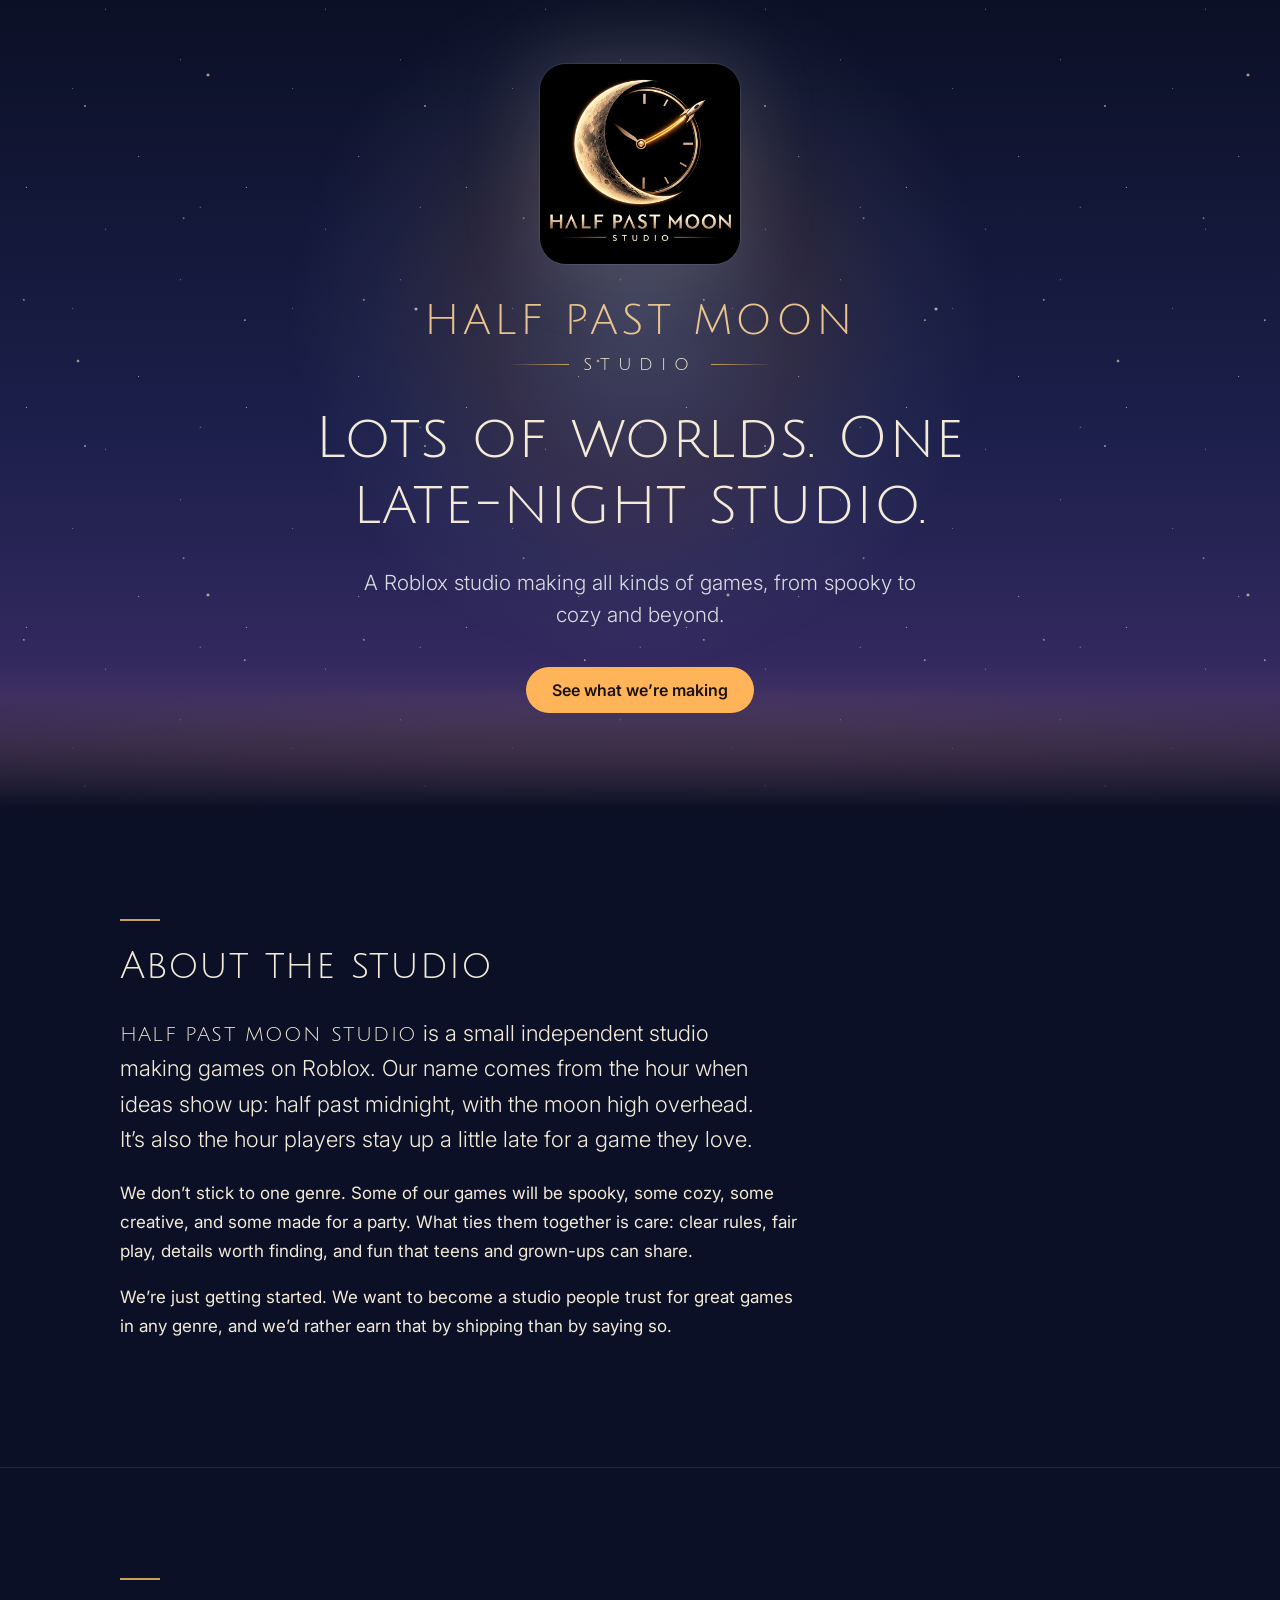
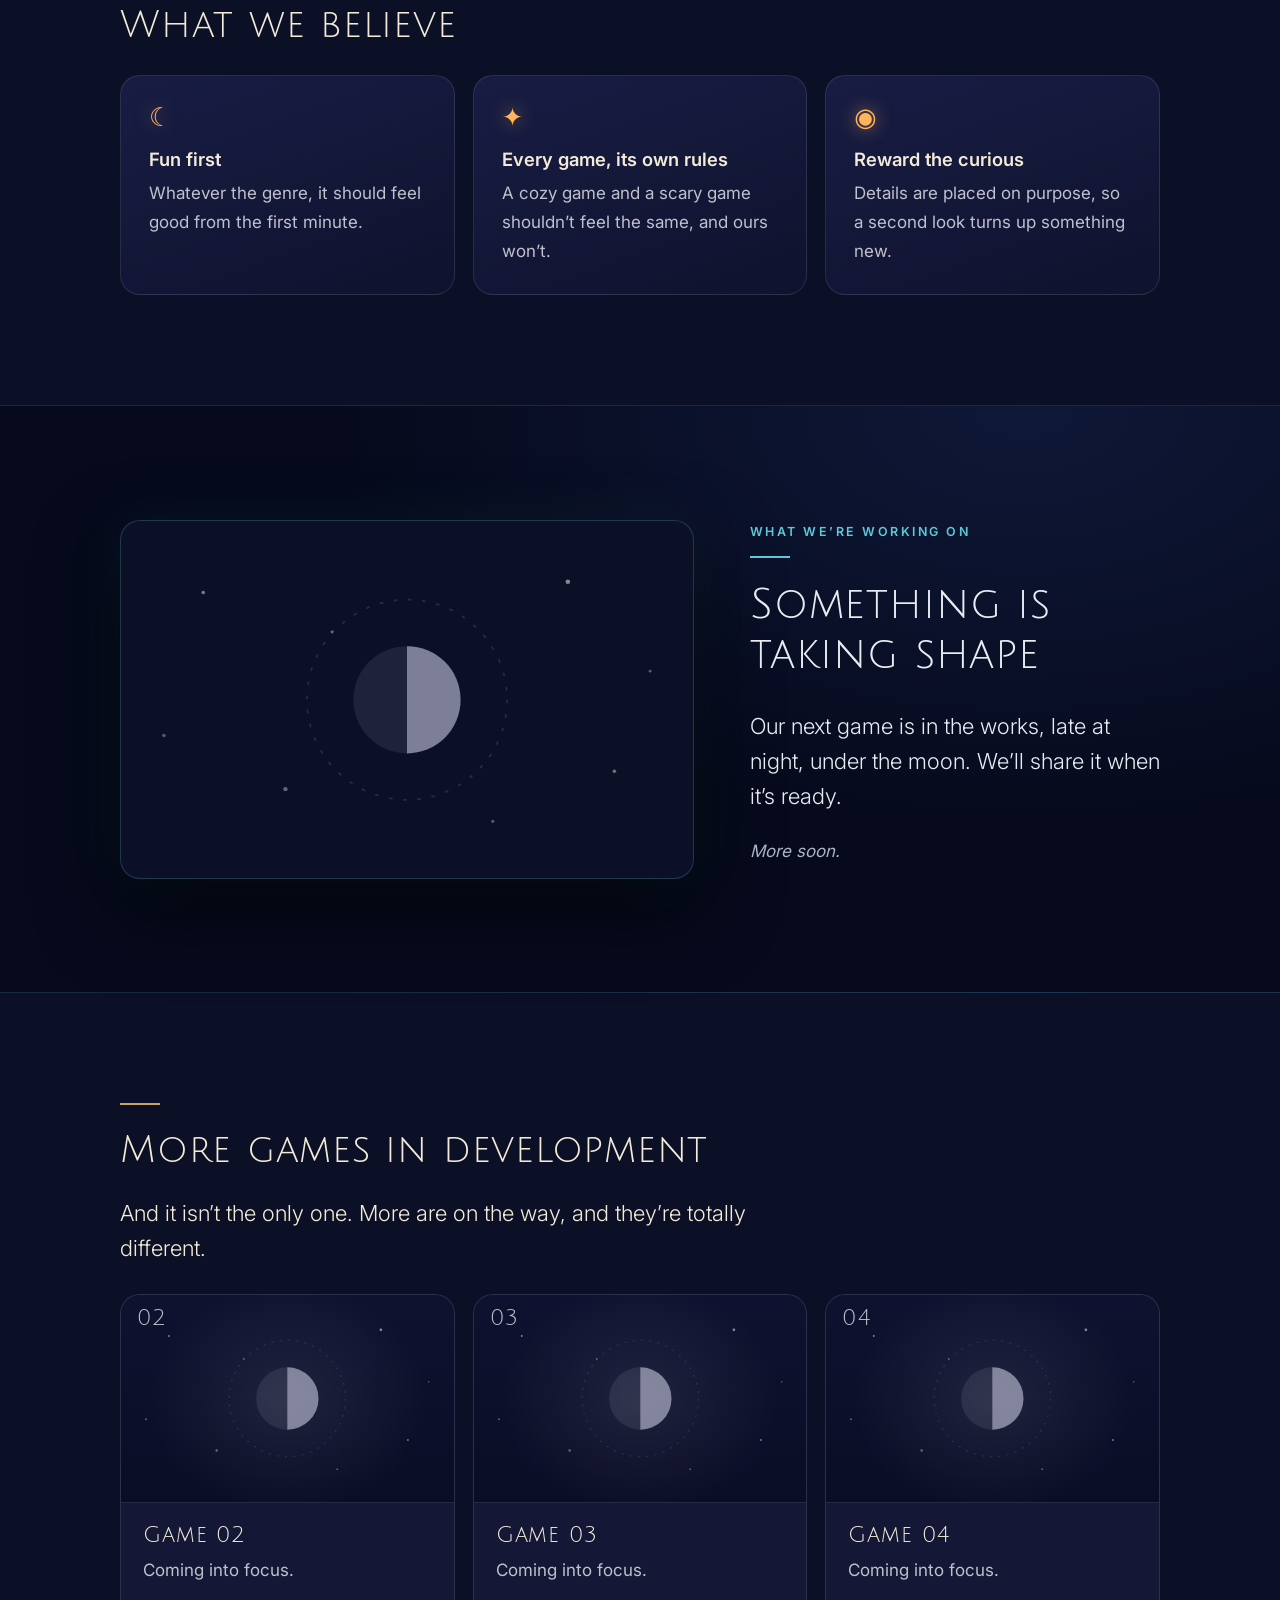
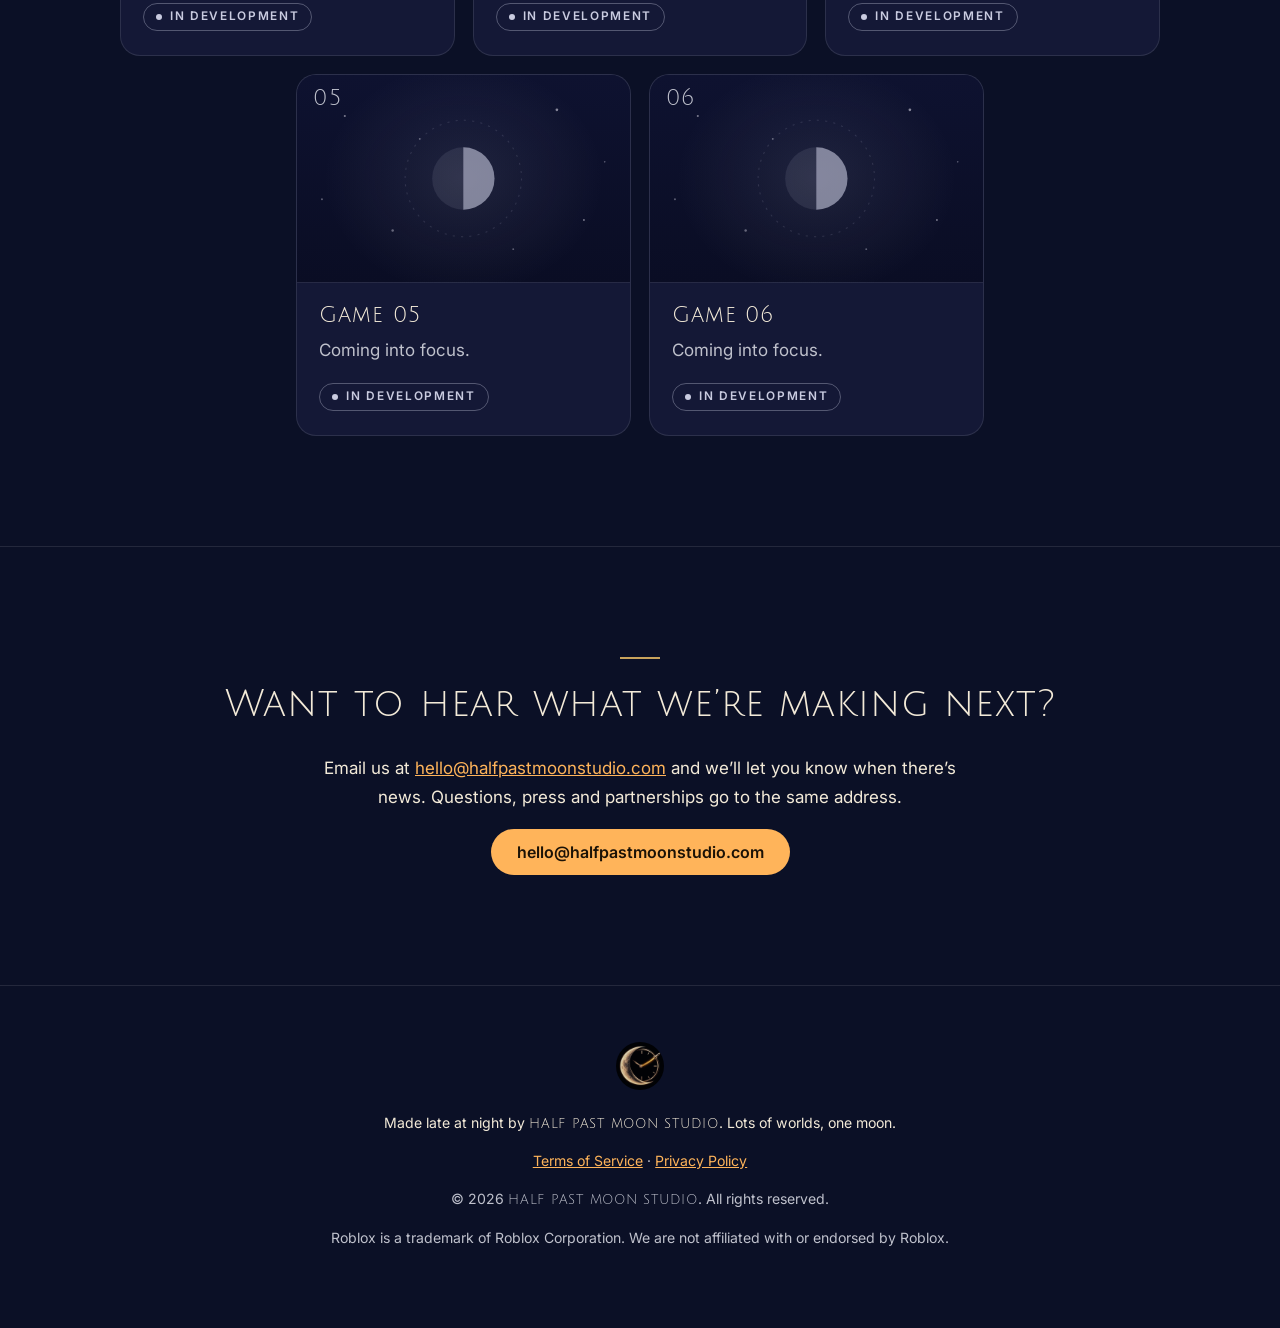
==== commit e89881fa: "Homepage: add Terms/Privacy footer links; drop draft comment" ====
--- a/index.html
+++ b/index.html
@@ -3,7 +3,7 @@
 <head>
 <meta charset="utf-8">
 <meta name="viewport" content="width=device-width,initial-scale=1">
-<!-- GENERATED by build_v3.py from COPY_v3.1_neutral.md. Edit the copy file, then re-run; don't hand-edit text here. DRAFT: not deployed. -->
+<!-- GENERATED by build_v3.py from COPY_v3.1_neutral.md. Edit the copy file, then re-run; don't hand-edit text here. -->
 <title>Half Past Moon Studio</title>
 <meta name="description" content="Half Past Moon Studio is a small Roblox studio making games in many genres. Our next game is in the works.">
 <meta name="theme-color" content="#0b1026">
@@ -62,7 +62,6 @@
     </ul>
   </div></section>
   <section id="latest" class="feature" aria-labelledby="feat-title"><div class="wrap grid">
-    <!-- NEUTRAL PREVIEW (Oct 17): Wren Hill art removed; unrevealed moon glyph instead. Not deployed. -->
     <figure class="keyart reveal"><svg viewBox="0 0 320 200" role="img" aria-label="A dim moon glyph in a quiet night sky"><use href="#unrevealed"/></svg></figure>
     <div class="reveal">
       <p class="eyebrow">What we’re working on</p>
@@ -97,6 +96,7 @@
 <footer>
   <img src="assets/emblem.webp" width="48" height="48" alt="" loading="lazy">
   <p class="sign">Made late at night by <span class="name">Half Past Moon Studio</span>. Lots of worlds, one moon.</p>
+  <nav class="legal-links" aria-label="Legal"><a href="/terms">Terms of Service</a> · <a href="/privacy">Privacy Policy</a></nav>
   <p>&copy; 2026 <span class="name">Half Past Moon Studio</span>. All rights reserved.</p>
   <p class="muted">Roblox is a trademark of Roblox Corporation. We are not affiliated with or endorsed by Roblox.</p>
 </footer>
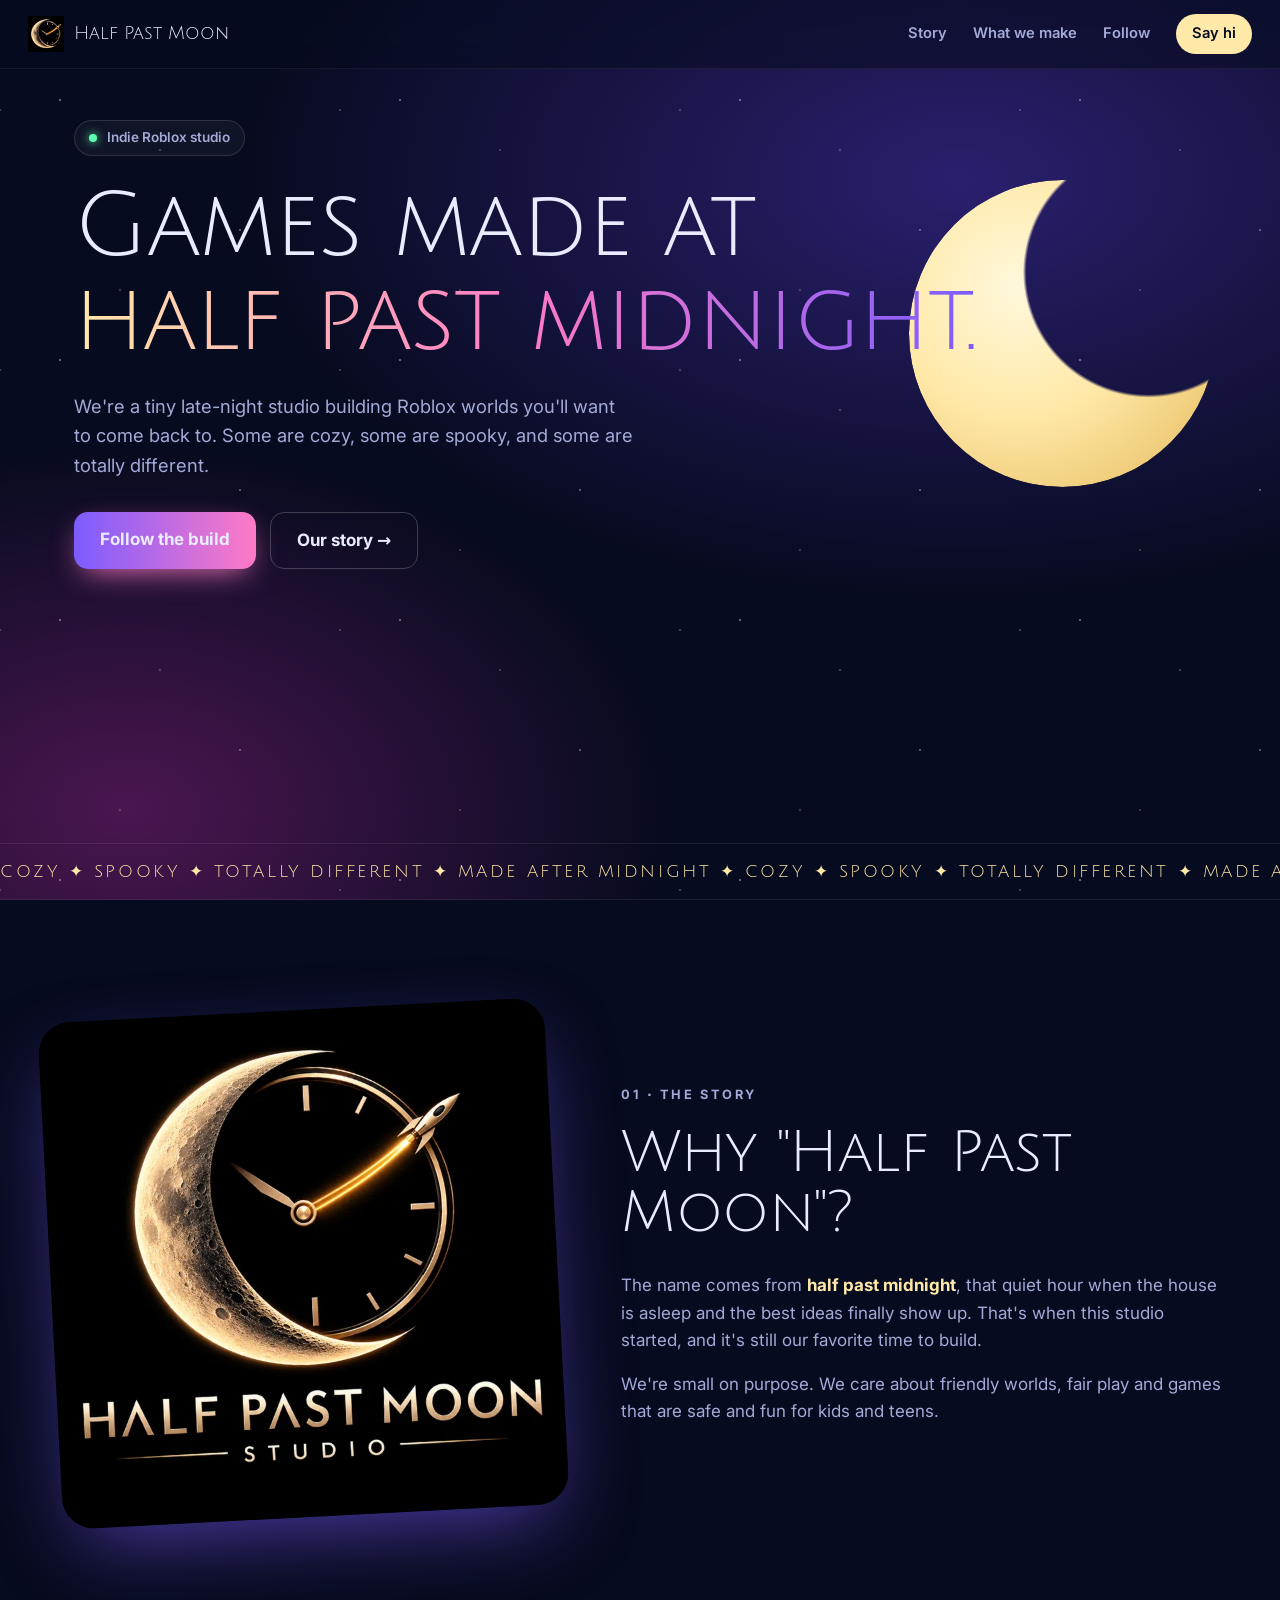
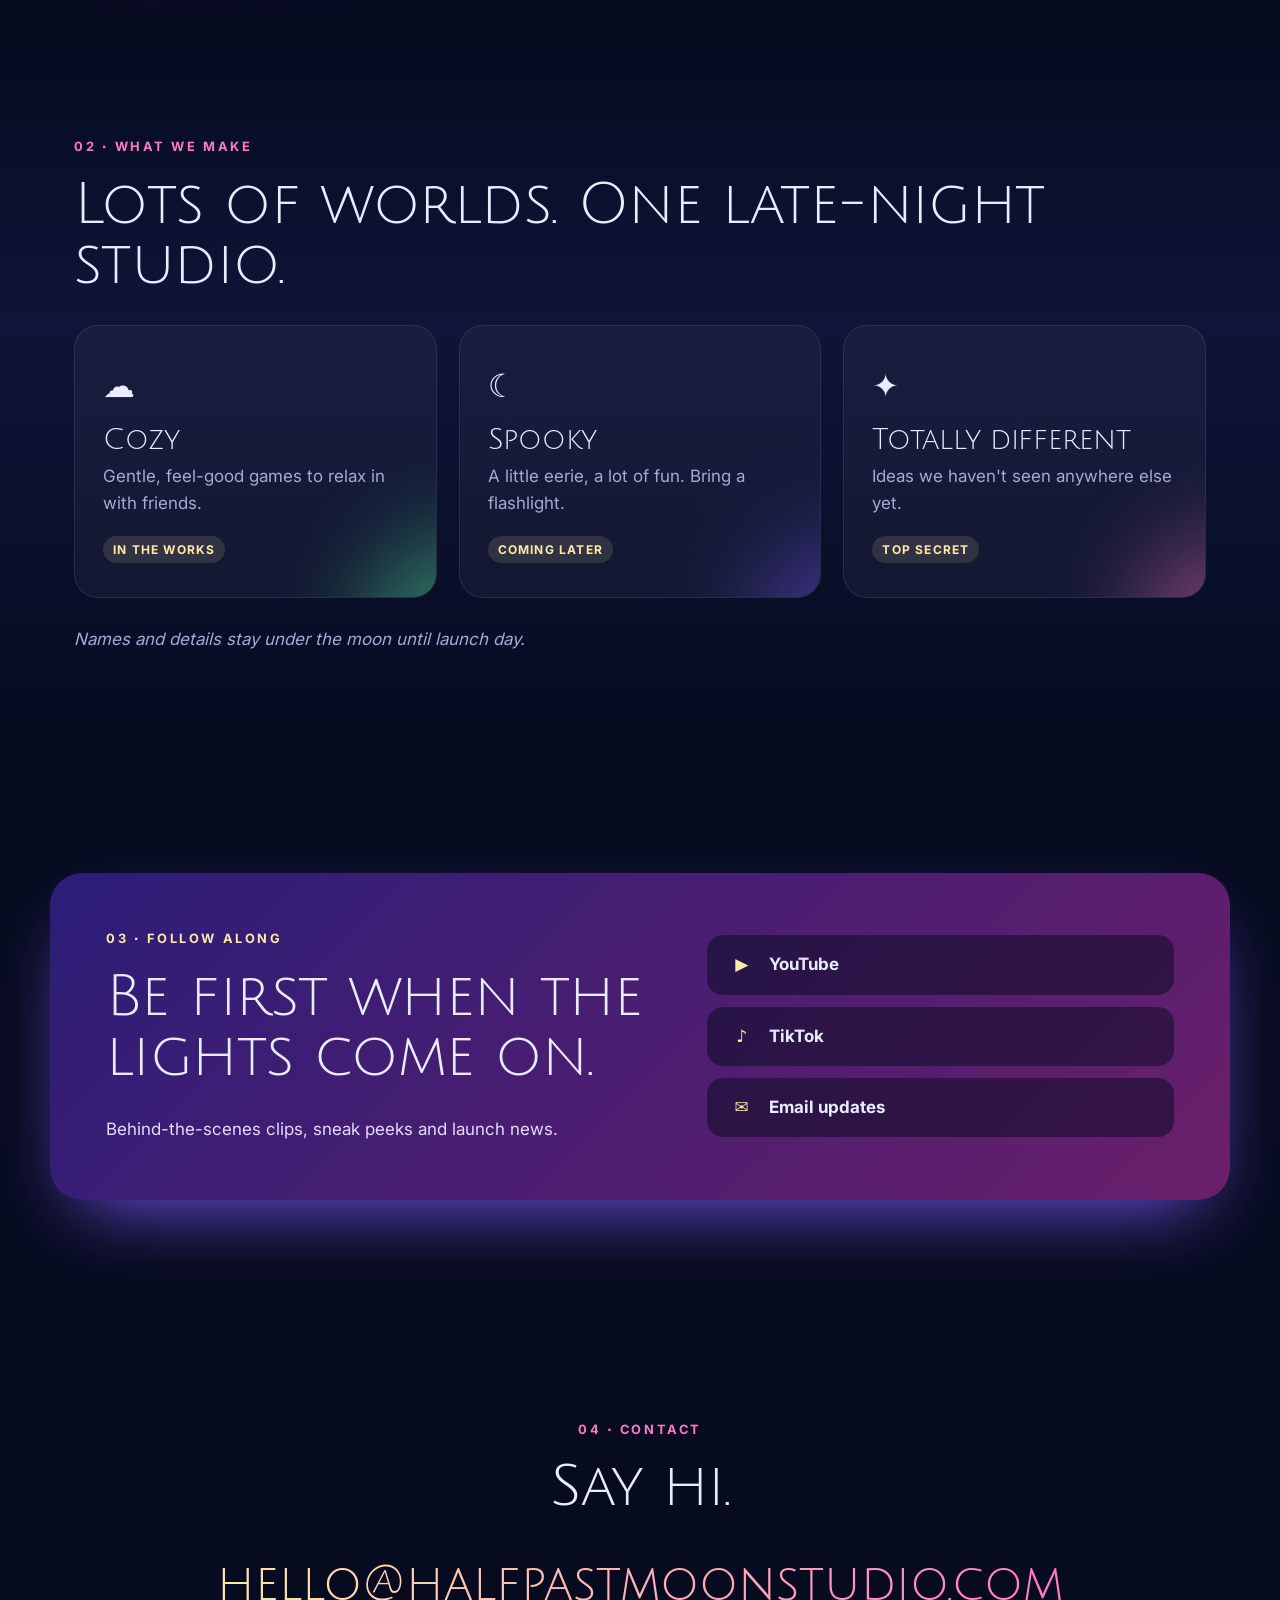
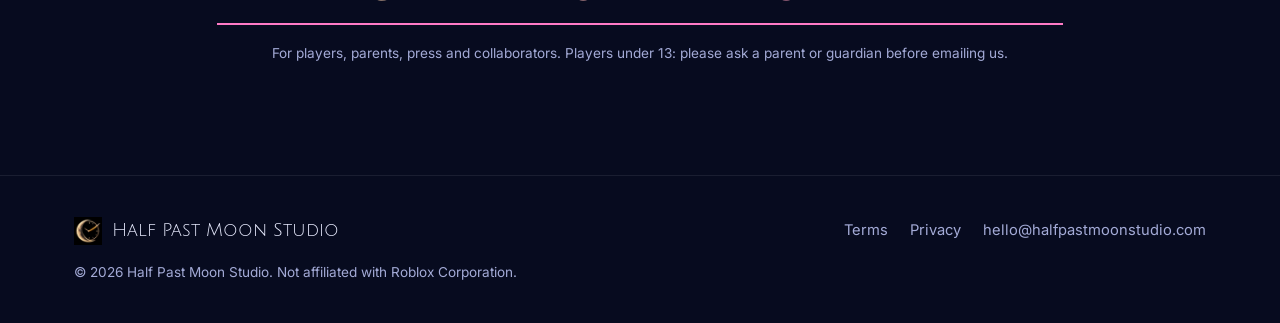
==== commit 790dcc8a: "Website redesign v1 (approved by Chris)" ====
--- a/index.html
+++ b/index.html
@@ -1,105 +1,85 @@
 <!doctype html>
-<html lang="en">
-<head>
-<meta charset="utf-8">
-<meta name="viewport" content="width=device-width,initial-scale=1">
-<!-- GENERATED by build_v3.py from COPY_v3.1_neutral.md. Edit the copy file, then re-run; don't hand-edit text here. -->
-<title>Half Past Moon Studio</title>
-<meta name="description" content="Half Past Moon Studio is a small Roblox studio making games in many genres. Our next game is in the works.">
-<meta name="theme-color" content="#0b1026">
-<meta property="og:title" content="Half Past Moon Studio">
-<meta property="og:description" content="Half Past Moon Studio is a small Roblox studio making games in many genres. Our next game is in the works.">
-<meta property="og:image" content="https://halfpastmoonstudio.com/assets/og_v3.jpg">
-<meta property="og:image:width" content="1200">
-<meta property="og:image:height" content="630">
-<meta property="og:image:alt" content="Half Past Moon Studio: Lots of worlds. One late-night studio.">
-<meta name="twitter:card" content="summary_large_image">
-<meta name="twitter:title" content="Half Past Moon Studio">
-<meta name="twitter:description" content="Half Past Moon Studio is a small Roblox studio making games in many genres. Our next game is in the works.">
-<meta name="twitter:image" content="https://halfpastmoonstudio.com/assets/og_v3.jpg">
+<html lang="en"><head>
+<meta charset="utf-8"><meta name="viewport" content="width=device-width,initial-scale=1">
+<title>Half Past Moon Studio · Roblox games made after midnight</title>
+<meta name="description" content="Half Past Moon Studio is a small, independent Roblox studio making cozy, spooky and totally different games.">
+<meta name="theme-color" content="#070b1f">
 <link rel="icon" href="assets/favicon.png"><link rel="apple-touch-icon" href="assets/apple-touch-icon.png">
 <link rel="preload" href="assets/fonts/julius-v3.woff2" as="font" type="font/woff2" crossorigin>
-<link rel="preload" href="assets/fonts/inter.woff2" as="font" type="font/woff2" crossorigin>
-<link rel="stylesheet" href="styles_v3.css">
-</head>
-<body>
+<link rel="stylesheet" href="styles.css">
+</head><body>
 <a class="skip" href="#main">Skip to content</a>
-<svg width="0" height="0" style="position:absolute" aria-hidden="true" focusable="false"><symbol id="unrevealed" viewBox="0 0 320 200">
-<g fill="#e9e6f2"><circle cx="46" cy="40" r="1" opacity=".5"/><circle cx="92" cy="150" r="1.2" opacity=".4"/><circle cx="250" cy="34" r="1.3" opacity=".55"/><circle cx="276" cy="140" r="1" opacity=".45"/><circle cx="208" cy="168" r=".9" opacity=".35"/><circle cx="118" cy="62" r=".8" opacity=".4"/><circle cx="296" cy="84" r=".8" opacity=".35"/><circle cx="24" cy="120" r="1" opacity=".35"/></g>
-<circle cx="160" cy="100" r="56" fill="none" stroke="#c9cbe0" stroke-opacity=".14" stroke-dasharray="2 6"/>
-<circle cx="160" cy="100" r="30" fill="#c9cbe0" fill-opacity=".10"/>
-<path d="M160 70 A30 30 0 0 1 160 130Z" fill="#c9cbe0" fill-opacity=".55"/>
-</symbol></svg>
-<header class="hero">
-  <div class="sky" aria-hidden="true">
-    <div class="stars s1" data-depth="0.15"></div>
-    <div class="stars s2" data-depth="0.3"></div>
-    <div class="stars s3" data-depth="0.5"></div>
-    <div class="moonglow" data-depth="0.08"></div>
-  </div>
-  <div class="horizon" aria-hidden="true"></div>
-  <div class="hero-inner">
-    <img class="logo" src="assets/logo.webp" width="360" height="360" alt="Half Past Moon Studio logo">
-    <h1 class="wordmark">Half Past Moon <span>Studio</span></h1>
-    <p class="headline">Lots of worlds. One late-night studio.</p>
-    <p class="tagline">A Roblox studio making all kinds of games, from spooky to cozy and beyond.</p>
-    <a class="btn" href="#latest">See what we&rsquo;re making</a>
-  </div>
+<header class="nav">
+  <a href="#top" class="brand"><img src="assets/emblem.webp" alt="" width="36" height="36">Half Past Moon</a>
+  <nav><a href="#story">Story</a><a href="#make">What we make</a><a href="#follow">Follow</a><a href="#contact" class="pill">Say hi</a></nav>
 </header>
 <main id="main">
-  <section id="about" class="band first reveal"><div class="wrap">
-    <h2>About the studio</h2>
-    <p class="lede"><span class="name">Half Past Moon Studio</span> is a small independent studio making games on Roblox. Our name comes from the hour when ideas show up: half past midnight, with the moon high overhead. It’s also the hour players stay up a little late for a game they love.</p>
-    <p>We don’t stick to one genre. Some of our games will be spooky, some cozy, some creative, and some made for a party. What ties them together is care: clear rules, fair play, details worth finding, and fun that teens and grown-ups can share.</p>
-    <p>We’re just getting started. We want to become a studio people trust for great games in any genre, and we’d rather earn that by shipping than by saying so.</p>
-  </div></section>
-  <section class="band reveal" aria-labelledby="believe"><div class="wrap">
-    <h2 id="believe">What we believe</h2>
-    <ul class="cards">
-      <li class="card"><span class="glyph" aria-hidden="true">☾</span><h3>Fun first</h3><p>Whatever the genre, it should feel good from the first minute.</p></li>
-      <li class="card"><span class="glyph" aria-hidden="true">✦</span><h3>Every game, its own rules</h3><p>A cozy game and a scary game shouldn’t feel the same, and ours won’t.</p></li>
-      <li class="card"><span class="glyph" aria-hidden="true">◉</span><h3>Reward the curious</h3><p>Details are placed on purpose, so a second look turns up something new.</p></li>
-    </ul>
-  </div></section>
-  <section id="latest" class="feature" aria-labelledby="feat-title"><div class="wrap grid">
-    <figure class="keyart reveal"><svg viewBox="0 0 320 200" role="img" aria-label="A dim moon glyph in a quiet night sky"><use href="#unrevealed"/></svg></figure>
-    <div class="reveal">
-      <p class="eyebrow">What we’re working on</p>
-      <h2 id="feat-title">Something is taking shape</h2>
-      <p class="lede">Our next game is in the works, late at night, under the moon. We’ll share it when it’s ready.</p>
-      <p><em>More soon.</em></p>
+<section class="hero" id="top">
+  <div class="stars" aria-hidden="true"></div>
+  <div class="moon" aria-hidden="true"></div>
+  <div class="hero-in">
+    <p class="kicker"><span class="dot"></span> Indie Roblox studio</p>
+    <h1>Games made at<br><span class="grad">half past midnight.</span></h1>
+    <p class="lede">We're a tiny late-night studio building Roblox worlds you'll want to come back to. Some are cozy, some are spooky, and some are totally different.</p>
+    <div class="ctas"><a class="btn" href="#follow">Follow the build</a><a class="btn ghost" href="#story">Our story →</a></div>
+  </div>
+  <div class="marquee" aria-hidden="true"><div>COZY ✦ SPOOKY ✦ TOTALLY DIFFERENT ✦ MADE AFTER MIDNIGHT ✦ COZY ✦ SPOOKY ✦ TOTALLY DIFFERENT ✦ MADE AFTER MIDNIGHT ✦&nbsp;</div></div>
+</section>
+
+<section class="story wrap" id="story">
+  <div class="story-art reveal"><img src="assets/logo.webp" alt="Half Past Moon Studio logo" width="720" height="720" loading="lazy"></div>
+  <div class="reveal">
+    <p class="eyebrow">01 · The story</p>
+    <h2>Why "Half Past Moon"?</h2>
+    <p>The name comes from <strong>half past midnight</strong>, that quiet hour when the house is asleep and the best ideas finally show up. That's when this studio started, and it's still our favorite time to build.</p>
+    <p>We're small on purpose. We care about friendly worlds, fair play and games that are safe and fun for kids and teens.</p>
+  </div>
+</section>
+
+<section class="make" id="make">
+  <div class="wrap">
+    <p class="eyebrow reveal">02 · What we make</p>
+    <h2 class="reveal">Lots of worlds. One late-night studio.</h2>
+    <div class="cards">
+      <article class="card c1 reveal"><span class="ico">☁︎</span><h3>Cozy</h3><p>Gentle, feel-good games to relax in with friends.</p><span class="tag">In the works</span></article>
+      <article class="card c2 reveal"><span class="ico">☾</span><h3>Spooky</h3><p>A little eerie, a lot of fun. Bring a flashlight.</p><span class="tag">Coming later</span></article>
+      <article class="card c3 reveal"><span class="ico">✦</span><h3>Totally different</h3><p>Ideas we haven't seen anywhere else yet.</p><span class="tag">Top secret</span></article>
     </div>
-  </div></section>
-  <section id="worlds" class="band first reveal" aria-labelledby="worlds-title"><div class="wrap">
-    <h2 id="worlds-title">More games in development</h2>
-    <p class="lede intro">And it isn’t the only one. More are on the way, and they’re totally different.</p>
-    <ul class="worlds">
-      <li class="world"><div class="world-art"><svg viewBox="0 0 320 200" preserveAspectRatio="xMidYMid slice" aria-hidden="true" focusable="false"><use href="#unrevealed"/></svg><span class="world-num" aria-hidden="true">02</span></div>
-        <div class="world-body"><h3>Game 02</h3><p>Coming into focus.</p><span class="badge">In development</span></div></li>
-      <li class="world"><div class="world-art"><svg viewBox="0 0 320 200" preserveAspectRatio="xMidYMid slice" aria-hidden="true" focusable="false"><use href="#unrevealed"/></svg><span class="world-num" aria-hidden="true">03</span></div>
-        <div class="world-body"><h3>Game 03</h3><p>Coming into focus.</p><span class="badge">In development</span></div></li>
-      <li class="world"><div class="world-art"><svg viewBox="0 0 320 200" preserveAspectRatio="xMidYMid slice" aria-hidden="true" focusable="false"><use href="#unrevealed"/></svg><span class="world-num" aria-hidden="true">04</span></div>
-        <div class="world-body"><h3>Game 04</h3><p>Coming into focus.</p><span class="badge">In development</span></div></li>
-      <li class="world"><div class="world-art"><svg viewBox="0 0 320 200" preserveAspectRatio="xMidYMid slice" aria-hidden="true" focusable="false"><use href="#unrevealed"/></svg><span class="world-num" aria-hidden="true">05</span></div>
-        <div class="world-body"><h3>Game 05</h3><p>Coming into focus.</p><span class="badge">In development</span></div></li>
-      <li class="world"><div class="world-art"><svg viewBox="0 0 320 200" preserveAspectRatio="xMidYMid slice" aria-hidden="true" focusable="false"><use href="#unrevealed"/></svg><span class="world-num" aria-hidden="true">06</span></div>
-        <div class="world-body"><h3>Game 06</h3><p>Coming into focus.</p><span class="badge">In development</span></div></li>
-    </ul>
-  </div></section>
-  <section id="contact" class="band contact reveal"><div class="wrap">
-    <h2>Want to hear what we’re making next?</h2>
-    <p>Email us at <a href="mailto:hello@halfpastmoonstudio.com?subject=Keep%20me%20posted">hello@halfpastmoonstudio.com</a> and we’ll let you know when there’s news. Questions, press and partnerships go to the same address.</p>
-    <a class="btn" href="mailto:hello@halfpastmoonstudio.com?subject=Keep%20me%20posted">hello@halfpastmoonstudio.com</a>
-    
-  </div></section>
+    <p class="note reveal">Names and details stay under the moon until launch day.</p>
+  </div>
+</section>
+
+<section class="follow wrap" id="follow">
+  <div class="follow-box reveal">
+    <div>
+      <p class="eyebrow">03 · Follow along</p>
+      <h2>Be first when the lights come on.</h2>
+      <p>Behind-the-scenes clips, sneak peeks and launch news.</p>
+    </div>
+    <div class="socials">
+      <a class="soc yt" href="https://www.youtube.com/@HalfPastMoonStudio" rel="noopener" target="_blank"><span>▶</span> YouTube</a>
+      <a class="soc tt" href="https://www.tiktok.com/@halfpastmoonstudio" rel="noopener" target="_blank"><span>♪</span> TikTok</a>
+      <a class="soc em" href="mailto:hello@halfpastmoonstudio.com?subject=Keep%20me%20posted"><span>✉</span> Email updates</a>
+    </div>
+  </div>
+</section>
+
+<section class="contact wrap" id="contact">
+  <p class="eyebrow reveal">04 · Contact</p>
+  <h2 class="reveal">Say hi.</h2>
+  <a class="big-mail reveal" href="mailto:hello@halfpastmoonstudio.com">hello@halfpastmoonstudio.com</a>
+  <p class="small reveal">For players, parents, press and collaborators. Players under 13: please ask a parent or guardian before emailing us.</p>
+</section>
 </main>
-<footer>
-  <img src="assets/emblem.webp" width="48" height="48" alt="" loading="lazy">
-  <p class="sign">Made late at night by <span class="name">Half Past Moon Studio</span>. Lots of worlds, one moon.</p>
-  <nav class="legal-links" aria-label="Legal"><a href="/terms">Terms of Service</a> · <a href="/privacy">Privacy Policy</a></nav>
-  <p>&copy; 2026 <span class="name">Half Past Moon Studio</span>. All rights reserved.</p>
-  <p class="muted">Roblox is a trademark of Roblox Corporation. We are not affiliated with or endorsed by Roblox.</p>
+<footer class="foot">
+  <div class="wrap foot-in">
+    <div class="brand"><img src="assets/emblem.webp" alt="" width="28" height="28" loading="lazy">Half Past Moon Studio</div>
+    <nav><a href="/terms">Terms</a><a href="/privacy">Privacy</a><a href="mailto:hello@halfpastmoonstudio.com">hello@halfpastmoonstudio.com</a></nav>
+    <p class="small">© 2026 Half Past Moon Studio. Not affiliated with Roblox Corporation.</p>
+  </div>
 </footer>
-<script src="site.js" defer></script>
-</body>
-</html>
+<script>
+const io=new IntersectionObserver(e=>e.forEach(x=>{if(x.isIntersecting){x.target.classList.add('in');io.unobserve(x.target)}}),{threshold:.12});
+document.querySelectorAll('.reveal').forEach(el=>io.observe(el));
+</script>
+</body></html>
--- a/styles.css
+++ b/styles.css
@@ -0,0 +1,66 @@
+@font-face{font-family:Julius;src:url(assets/fonts/julius-v3.woff2) format("woff2");font-display:swap}
+@font-face{font-family:Inter;src:url(assets/fonts/inter.woff2) format("woff2");font-weight:100 900;font-display:swap}
+:root{--ink:#070b1f;--night:#0e1538;--violet:#7c5cff;--pink:#ff7ac6;--moon:#ffe9a8;--txt:#e9ecff;--mut:#a3aad6}
+*{box-sizing:border-box;margin:0}html{scroll-behavior:smooth}
+body{background:var(--ink);color:var(--txt);font:17px/1.6 Inter,system-ui,sans-serif;-webkit-font-smoothing:antialiased;overflow-x:hidden}
+a{color:inherit;text-decoration:none}img{max-width:100%;height:auto;display:block}
+.skip{position:absolute;left:-999px}.skip:focus{left:12px;top:12px;background:#fff;color:#000;padding:8px;z-index:9}
+.wrap{max-width:1180px;margin:0 auto;padding:0 24px}
+h1,h2,h3{font-family:Julius,Georgia,serif;font-weight:400;line-height:1.05;letter-spacing:-.01em}
+h2{font-size:clamp(2rem,5vw,3.6rem);margin:.3em 0 .5em}
+.eyebrow{font-size:.8rem;letter-spacing:.2em;text-transform:uppercase;color:var(--pink);font-weight:700}
+.nav{position:fixed;inset:0 0 auto;z-index:5;display:flex;justify-content:space-between;align-items:center;padding:14px 28px;background:rgba(7,11,31,.55);backdrop-filter:blur(14px);border-bottom:1px solid rgba(255,255,255,.06)}
+.brand{display:flex;gap:10px;align-items:center;font-family:Julius,serif;font-size:1.15rem}
+.nav nav{display:flex;gap:26px;align-items:center;font-size:.92rem;font-weight:600}
+.nav nav a:not(.pill){color:var(--mut)}.nav nav a:hover{color:#fff}
+.pill{background:var(--moon);color:var(--ink);padding:8px 16px;border-radius:99px}
+.hero{position:relative;min-height:100vh;min-height:100svh;display:flex;flex-direction:column;justify-content:center;overflow:hidden;
+ background:radial-gradient(1200px 700px at 75% 20%,#2a1f6e 0,transparent 60%),radial-gradient(900px 600px at 10% 90%,#4a1650 0,transparent 60%),var(--ink)}
+.stars{position:absolute;inset:-50%;background-image:radial-gradient(1.5px 1.5px at 20px 30px,#fff,transparent),radial-gradient(1px 1px at 120px 80px,#fff,transparent),radial-gradient(1.5px 1.5px at 200px 160px,#cfd6ff,transparent),radial-gradient(1px 1px at 300px 40px,#fff,transparent),radial-gradient(1px 1px at 80px 220px,#ffe9a8,transparent);background-size:340px 260px;opacity:.7;animation:drift 120s linear infinite}
+@keyframes drift{to{transform:translate(340px,260px)}}
+.moon{position:absolute;right:5%;top:20%;width:clamp(160px,24vw,360px);aspect-ratio:1;border-radius:50%;background:radial-gradient(circle at 35% 35%,#fff8dc,var(--moon) 45%,#e4b85a 100%);box-shadow:0 0 120px 30px rgba(255,233,168,.25);animation:float 8s ease-in-out infinite;
+ -webkit-mask:radial-gradient(circle at 78% 30%,transparent 38%,#000 39%);mask:radial-gradient(circle at 78% 30%,transparent 38%,#000 39%)}
+@keyframes float{50%{transform:translateY(-14px) rotate(-4deg)}}
+.hero-in{position:relative;z-index:2;max-width:1180px;margin:0 auto;padding:120px 24px 40px;width:100%}
+.kicker{display:inline-flex;gap:10px;align-items:center;font-size:.85rem;font-weight:600;color:var(--mut);border:1px solid rgba(255,255,255,.12);padding:6px 14px;border-radius:99px;background:rgba(255,255,255,.04)}
+.dot{width:8px;height:8px;border-radius:50%;background:#5dffb0;box-shadow:0 0 10px #5dffb0;animation:pulse 2s infinite}@keyframes pulse{50%{opacity:.3}}
+h1{font-size:clamp(2.6rem,7vw,6rem);margin:24px 0}
+.grad{background:linear-gradient(90deg,var(--moon),var(--pink) 50%,var(--violet));-webkit-background-clip:text;background-clip:text;color:transparent}
+.lede{max-width:560px;font-size:1.15rem;color:var(--mut)}
+.ctas{display:flex;gap:14px;margin-top:32px;flex-wrap:wrap}
+.btn{background:linear-gradient(90deg,var(--violet),var(--pink));padding:14px 26px;border-radius:14px;font-weight:700;box-shadow:0 10px 30px -10px var(--pink);transition:transform .2s}
+.btn:hover{transform:translateY(-3px)}.btn.ghost{background:none;border:1px solid rgba(255,255,255,.2);box-shadow:none}
+.marquee{position:relative;margin-top:auto;border-block:1px solid rgba(255,255,255,.08);padding:14px 0;white-space:nowrap;overflow:hidden;font-family:Julius,serif;letter-spacing:.15em;color:var(--moon)}
+.marquee div{display:inline-block;animation:mq 30s linear infinite}@keyframes mq{to{transform:translateX(-50%)}}
+section:not(.hero){padding:110px 0}
+.story{display:grid;grid-template-columns:1fr 1.2fr;gap:64px;align-items:center}
+.story-art img{border-radius:32px;transform:rotate(-3deg);box-shadow:0 30px 80px -20px rgba(124,92,255,.6)}
+.story p{color:var(--mut);margin-bottom:1em}.story strong{color:var(--moon)}
+.make{background:linear-gradient(180deg,var(--ink),var(--night) 40%,var(--ink))}
+.cards{display:grid;grid-template-columns:repeat(3,1fr);gap:22px;margin-top:20px}
+.card{position:relative;padding:34px 28px;border-radius:24px;background:rgba(255,255,255,.04);border:1px solid rgba(255,255,255,.09);transition:transform .3s,border-color .3s;overflow:hidden}
+.card:hover{transform:translateY(-6px);border-color:var(--pink)}
+.card::before{content:"";position:absolute;inset:auto -40% -60% auto;width:220px;height:220px;border-radius:50%;filter:blur(50px);opacity:.45}
+.c1::before{background:#5dffb0}.c2::before{background:var(--violet)}.c3::before{background:var(--pink)}
+.ico{font-size:2rem}.card h3{font-size:1.8rem;margin:14px 0 8px}.card p{color:var(--mut)}
+.tag{display:inline-block;margin-top:18px;font-size:.75rem;font-weight:700;letter-spacing:.1em;text-transform:uppercase;padding:4px 10px;border-radius:99px;background:rgba(255,233,168,.12);color:var(--moon)}
+.note{margin-top:28px;color:var(--mut);font-style:italic}
+.follow-box{display:grid;grid-template-columns:1.2fr 1fr;gap:40px;align-items:center;padding:56px;border-radius:32px;background:linear-gradient(135deg,#2b1d78,#6a1f6a);box-shadow:0 30px 80px -30px #7c5cff}
+.follow-box p{color:#e2dcff}.follow-box .eyebrow{color:var(--moon)}
+.socials{display:grid;gap:12px}
+.soc{display:flex;gap:12px;align-items:center;padding:16px 20px;border-radius:16px;background:rgba(7,11,31,.5);font-weight:700;transition:transform .2s,background .2s}
+.soc:hover{transform:translateX(6px);background:rgba(7,11,31,.8)}.soc span{width:30px;text-align:center;color:var(--moon)}
+.contact{text-align:center}
+.big-mail{display:inline-block;font-family:Julius,serif;font-size:clamp(1.3rem,4.4vw,3rem);background:linear-gradient(90deg,var(--moon),var(--pink));-webkit-background-clip:text;background-clip:text;color:transparent;border-bottom:2px solid var(--pink);word-break:break-all}
+.small{font-size:.85rem;color:var(--mut);margin-top:18px}
+.foot{border-top:1px solid rgba(255,255,255,.08);padding:40px 0}
+.foot-in{display:flex;flex-wrap:wrap;justify-content:space-between;gap:16px;align-items:center}
+.foot nav{display:flex;gap:22px;flex-wrap:wrap;color:var(--mut);font-size:.92rem}.foot nav a:hover{color:#fff}.foot .small{width:100%;margin:0}
+.reveal{opacity:0;transform:translateY(24px);transition:opacity .8s,transform .8s}.reveal.in{opacity:1;transform:none}
+@media (max-width:820px){
+ .nav{padding:12px 18px}.nav nav a:not(.pill){display:none}
+ .moon{right:-18%;top:7%;opacity:.5}
+ .story,.follow-box,.cards{grid-template-columns:1fr}.story{gap:36px}.story-art{max-width:260px}
+ .follow-box{padding:32px 24px}section:not(.hero){padding:72px 0}
+}
+@media (prefers-reduced-motion:reduce){*{animation:none!important;transition:none!important}.reveal{opacity:1;transform:none}}
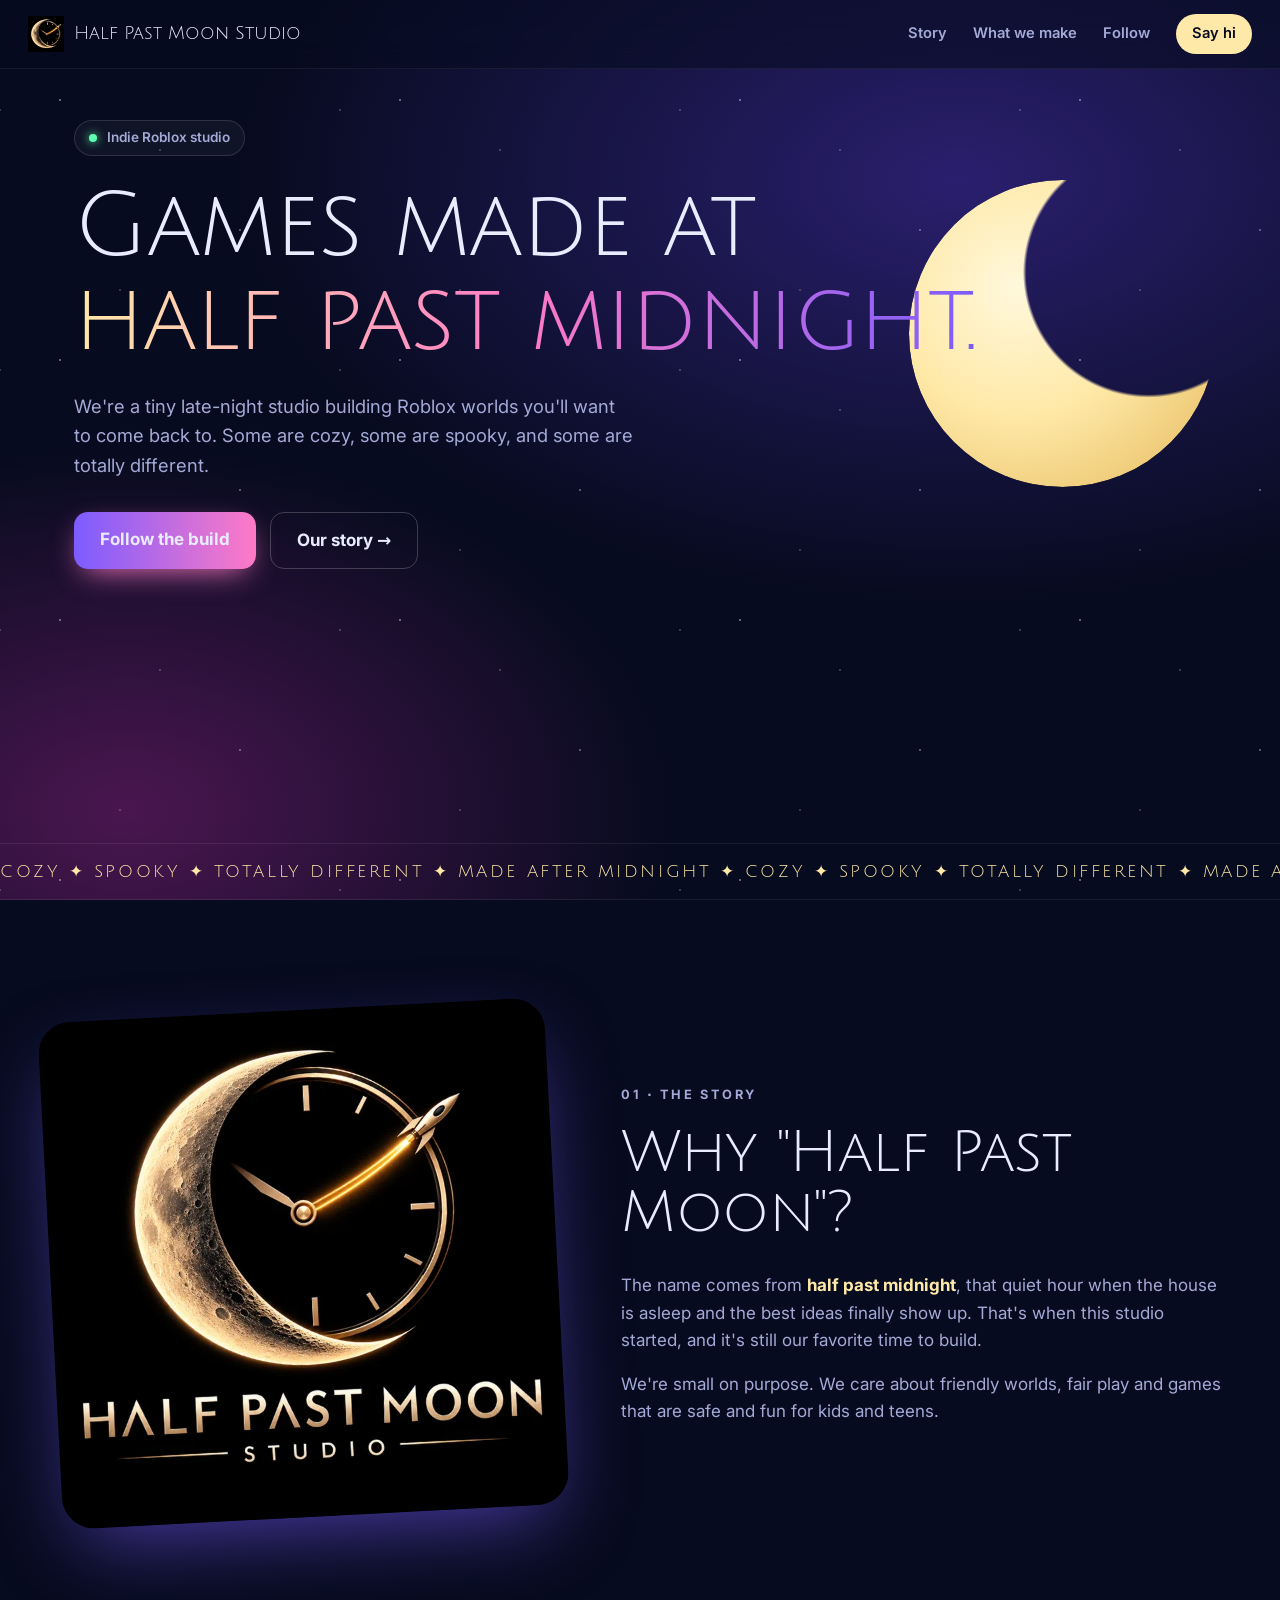
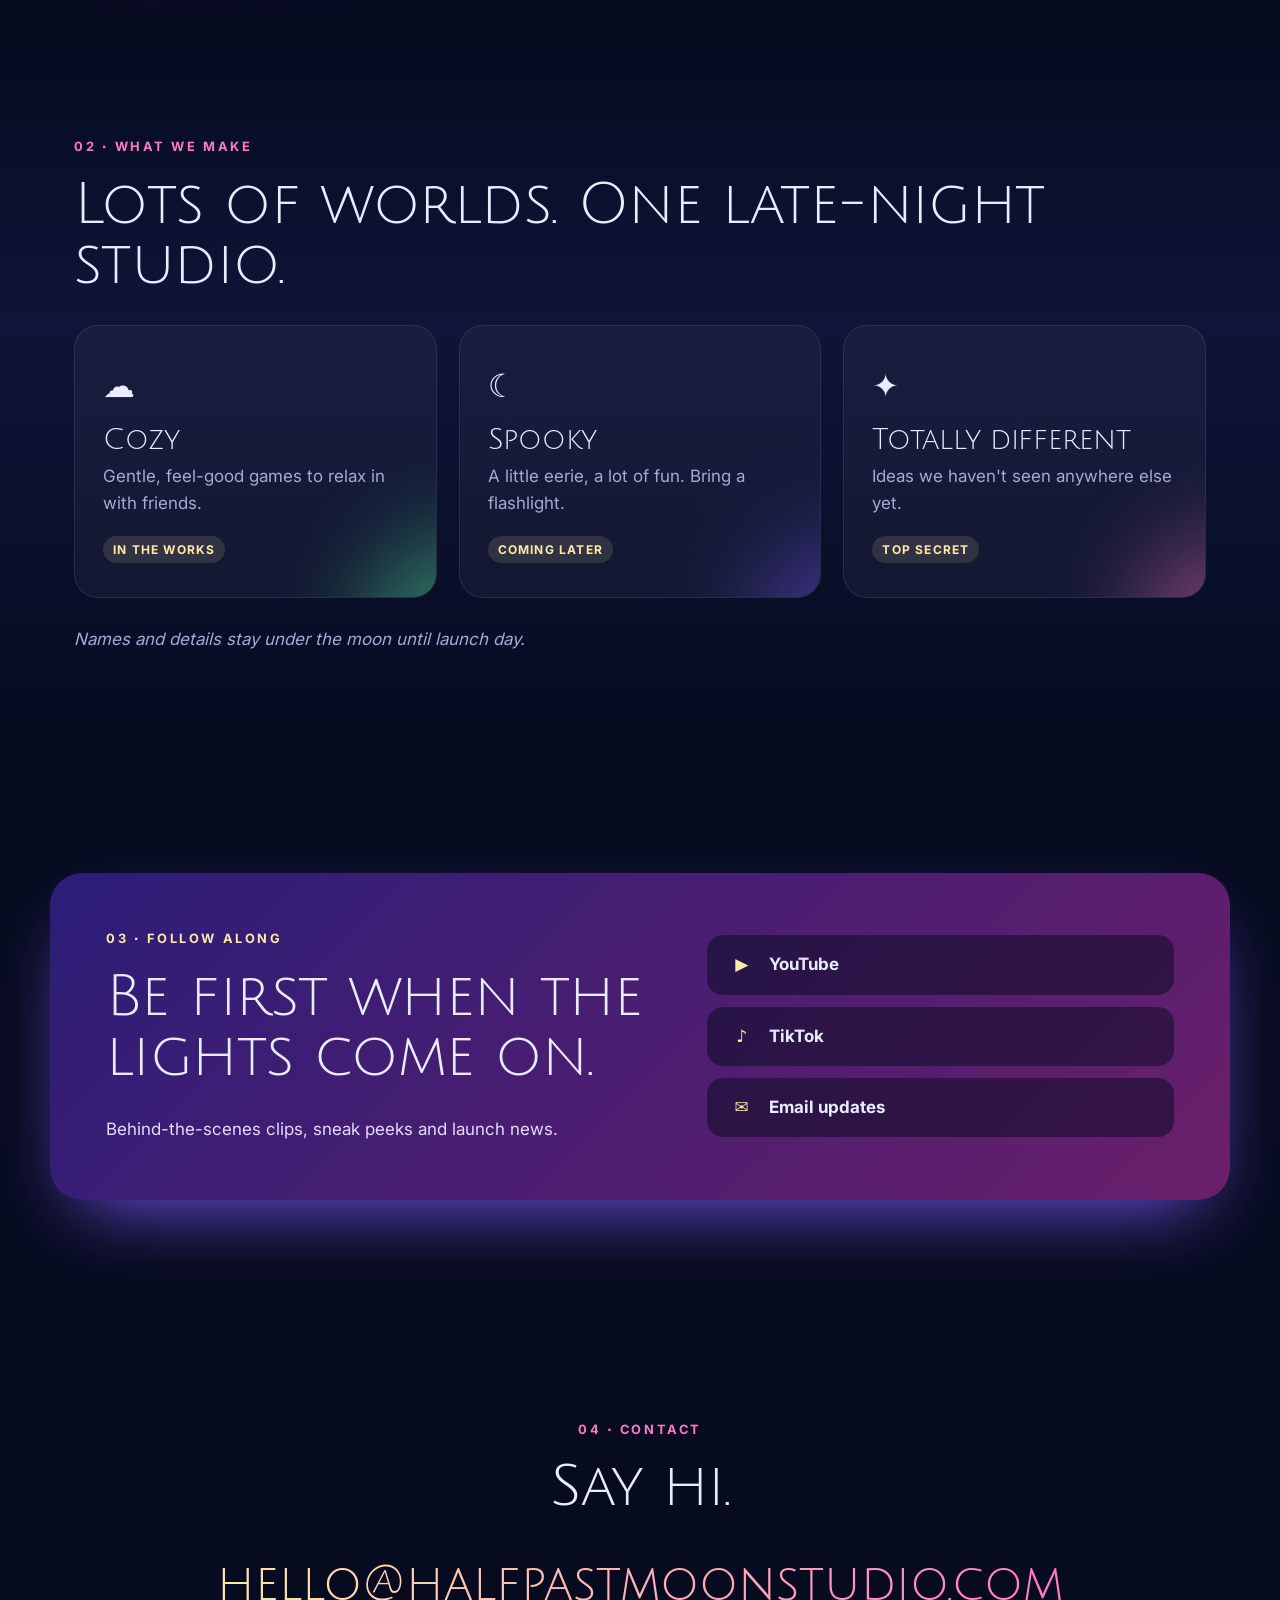
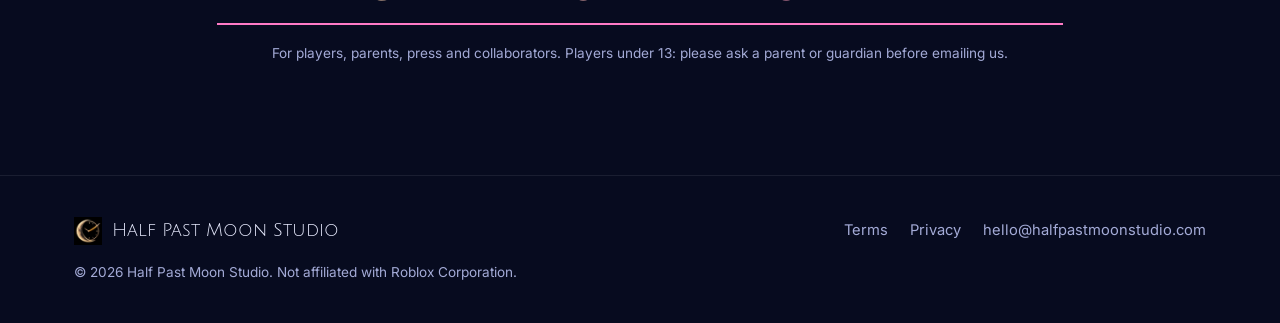
==== commit 02fa26ab: "Add Studio to top bar name (approved by Chris)" ====
--- a/index.html
+++ b/index.html
@@ -10,7 +10,7 @@
 </head><body>
 <a class="skip" href="#main">Skip to content</a>
 <header class="nav">
-  <a href="#top" class="brand"><img src="assets/emblem.webp" alt="" width="36" height="36">Half Past Moon</a>
+  <a href="#top" class="brand"><img src="assets/emblem.webp" alt="" width="36" height="36">Half Past Moon Studio</a>
   <nav><a href="#story">Story</a><a href="#make">What we make</a><a href="#follow">Follow</a><a href="#contact" class="pill">Say hi</a></nav>
 </header>
 <main id="main">
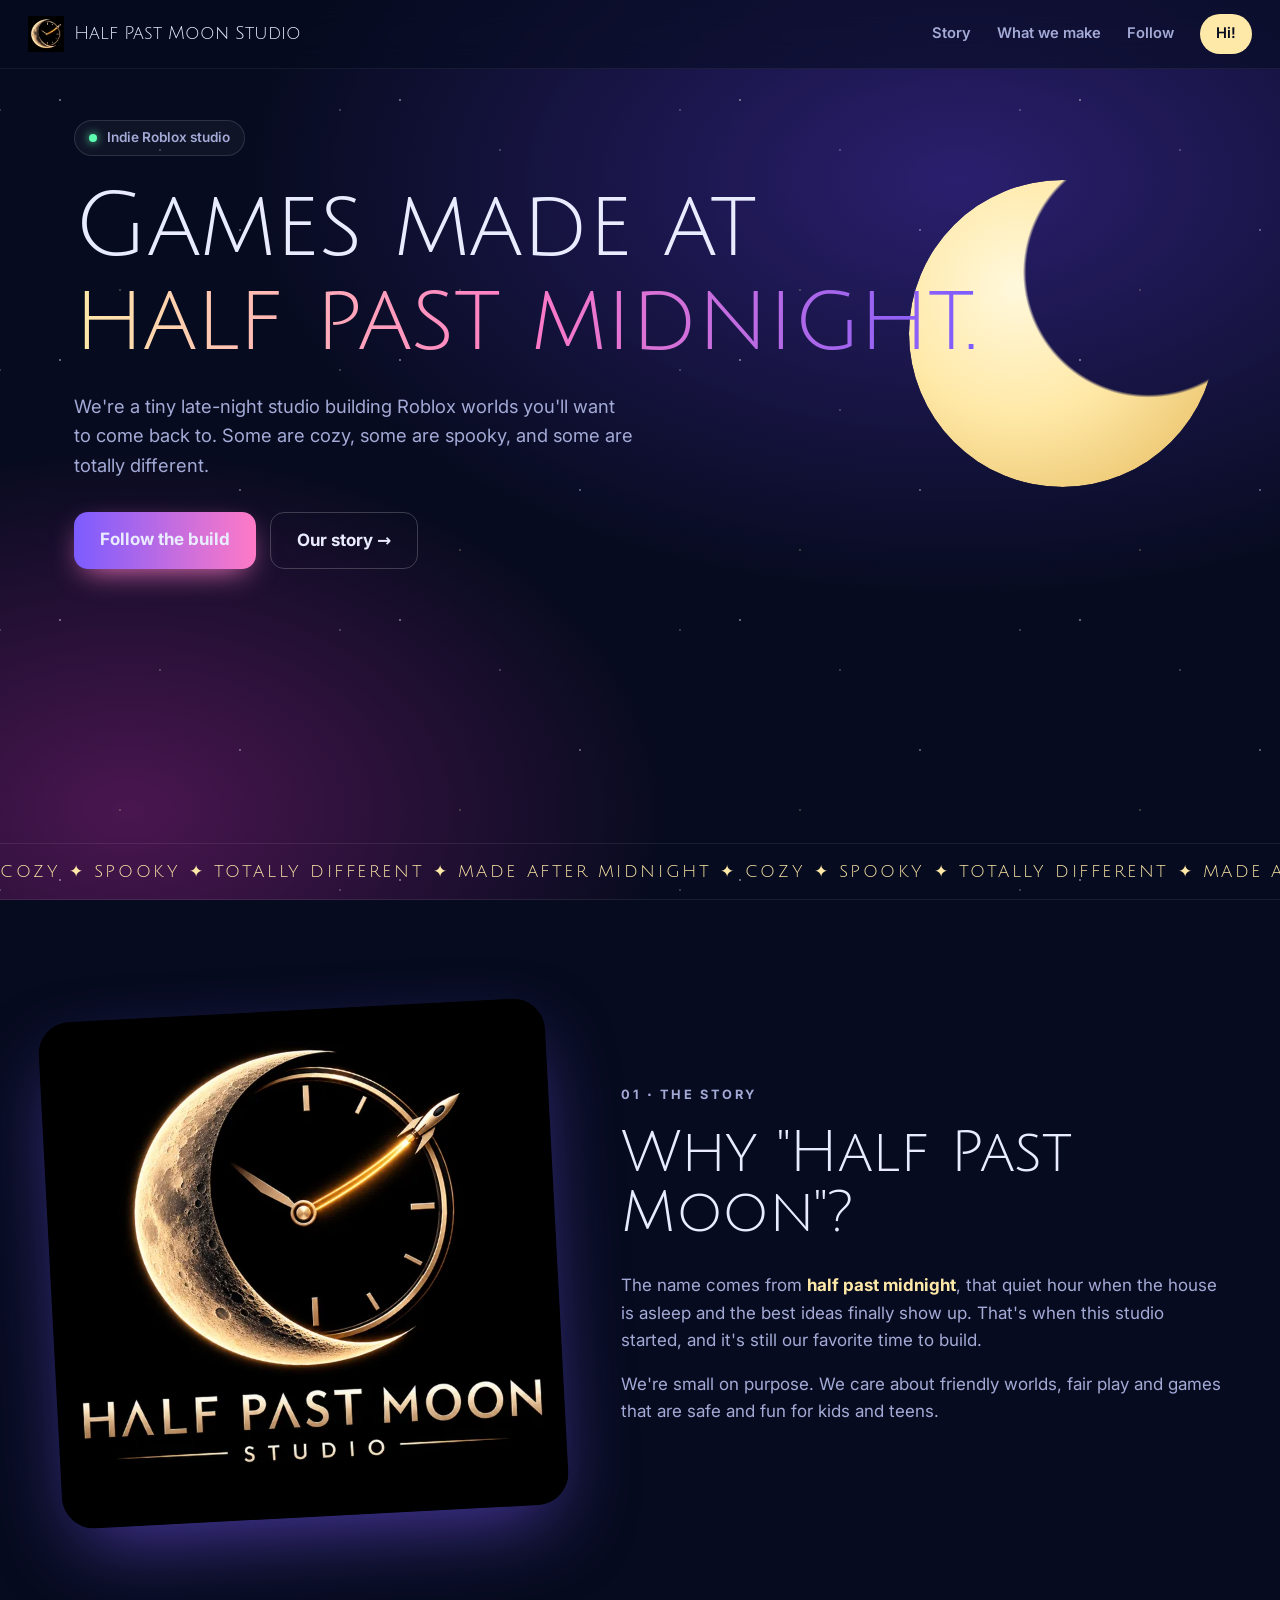
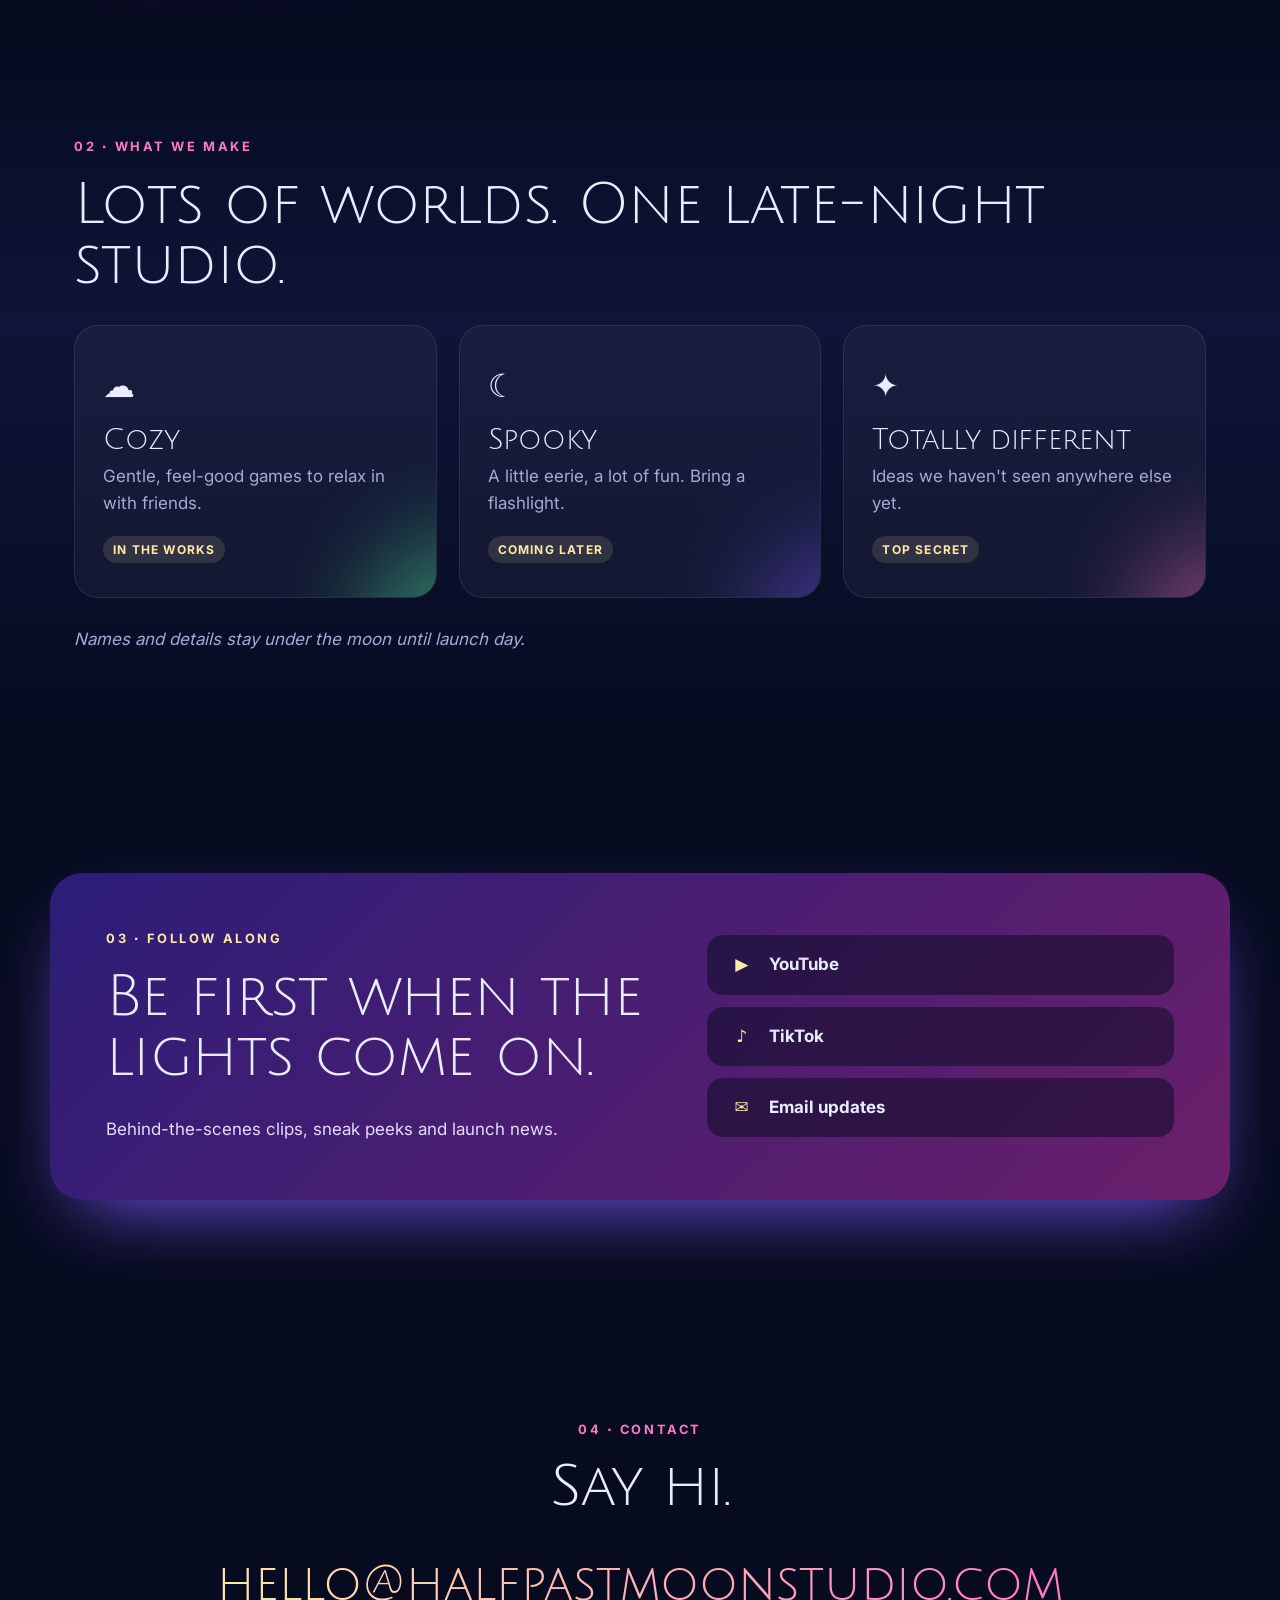
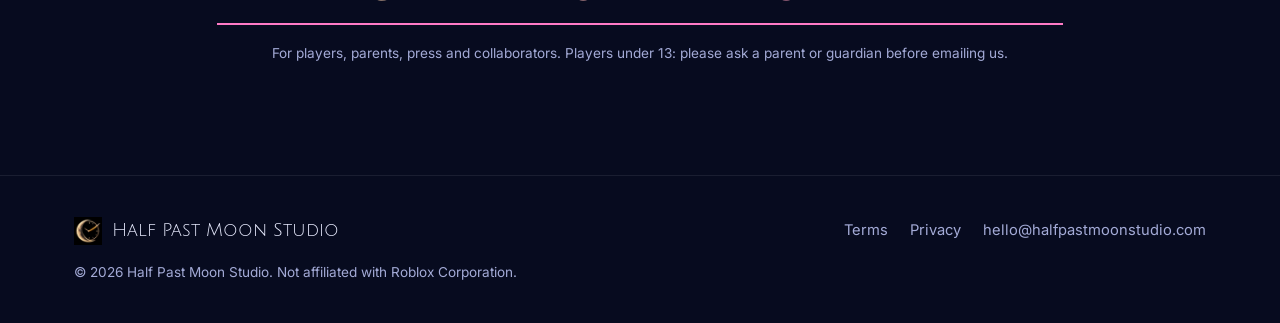
==== commit 2fdb8f7c: "Top button reads Hi! (approved by Chris)" ====
--- a/index.html
+++ b/index.html
@@ -11,7 +11,7 @@
 <a class="skip" href="#main">Skip to content</a>
 <header class="nav">
   <a href="#top" class="brand"><img src="assets/emblem.webp" alt="" width="36" height="36">Half Past Moon Studio</a>
-  <nav><a href="#story">Story</a><a href="#make">What we make</a><a href="#follow">Follow</a><a href="#contact" class="pill">Say hi</a></nav>
+  <nav><a href="#story">Story</a><a href="#make">What we make</a><a href="#follow">Follow</a><a href="#contact" class="pill">Hi!</a></nav>
 </header>
 <main id="main">
 <section class="hero" id="top">
